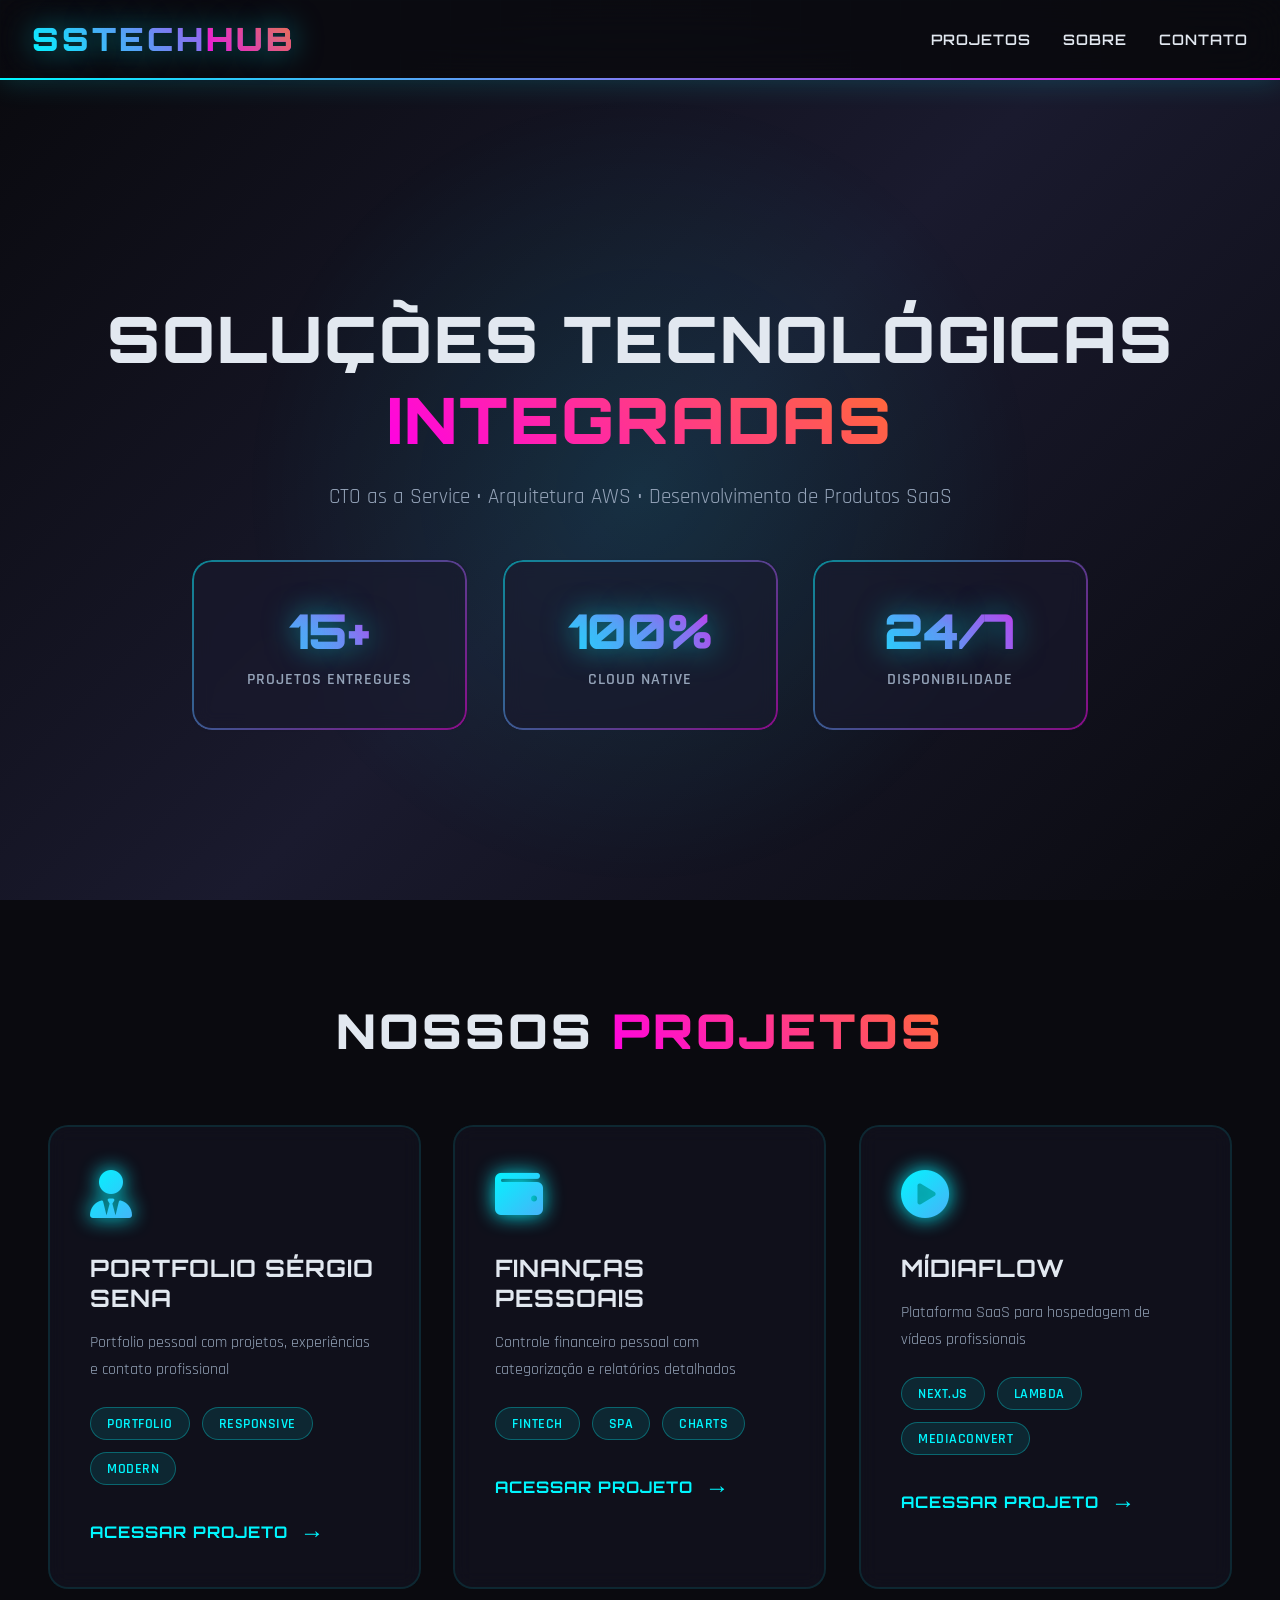
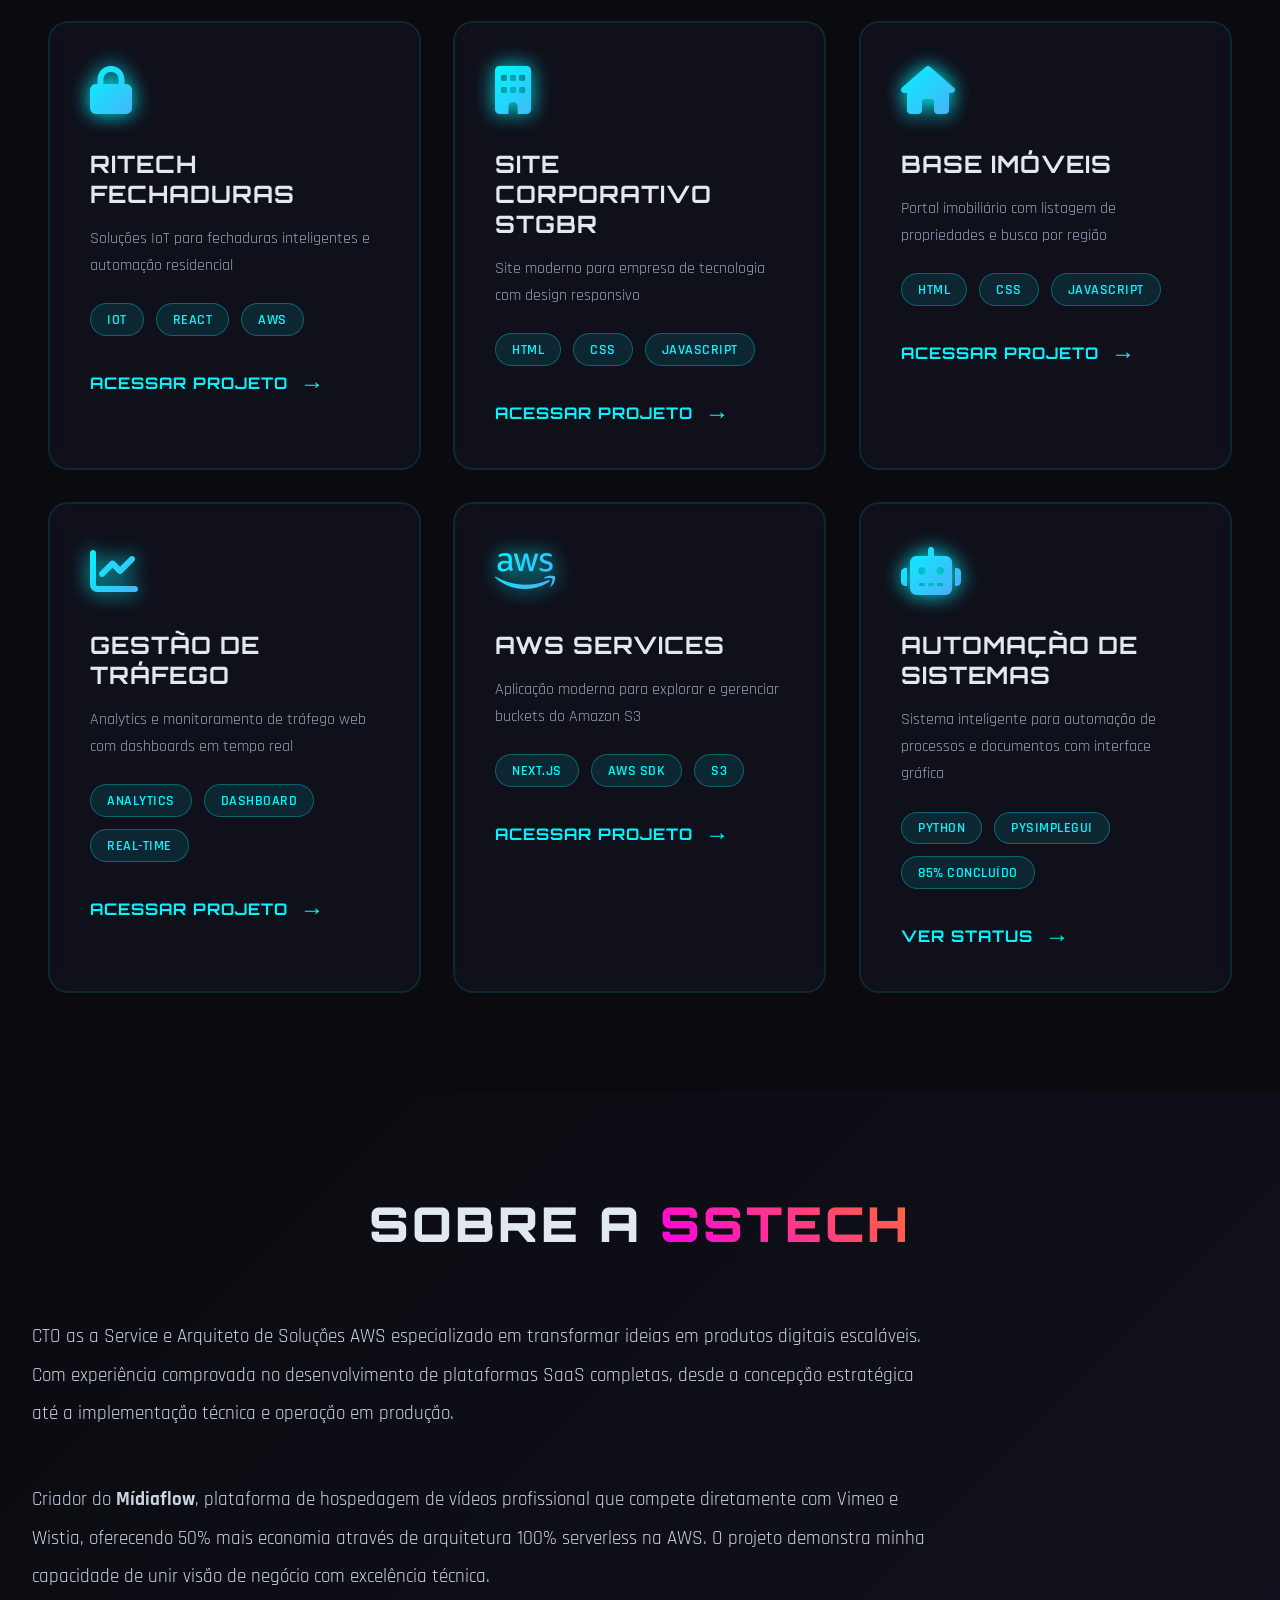
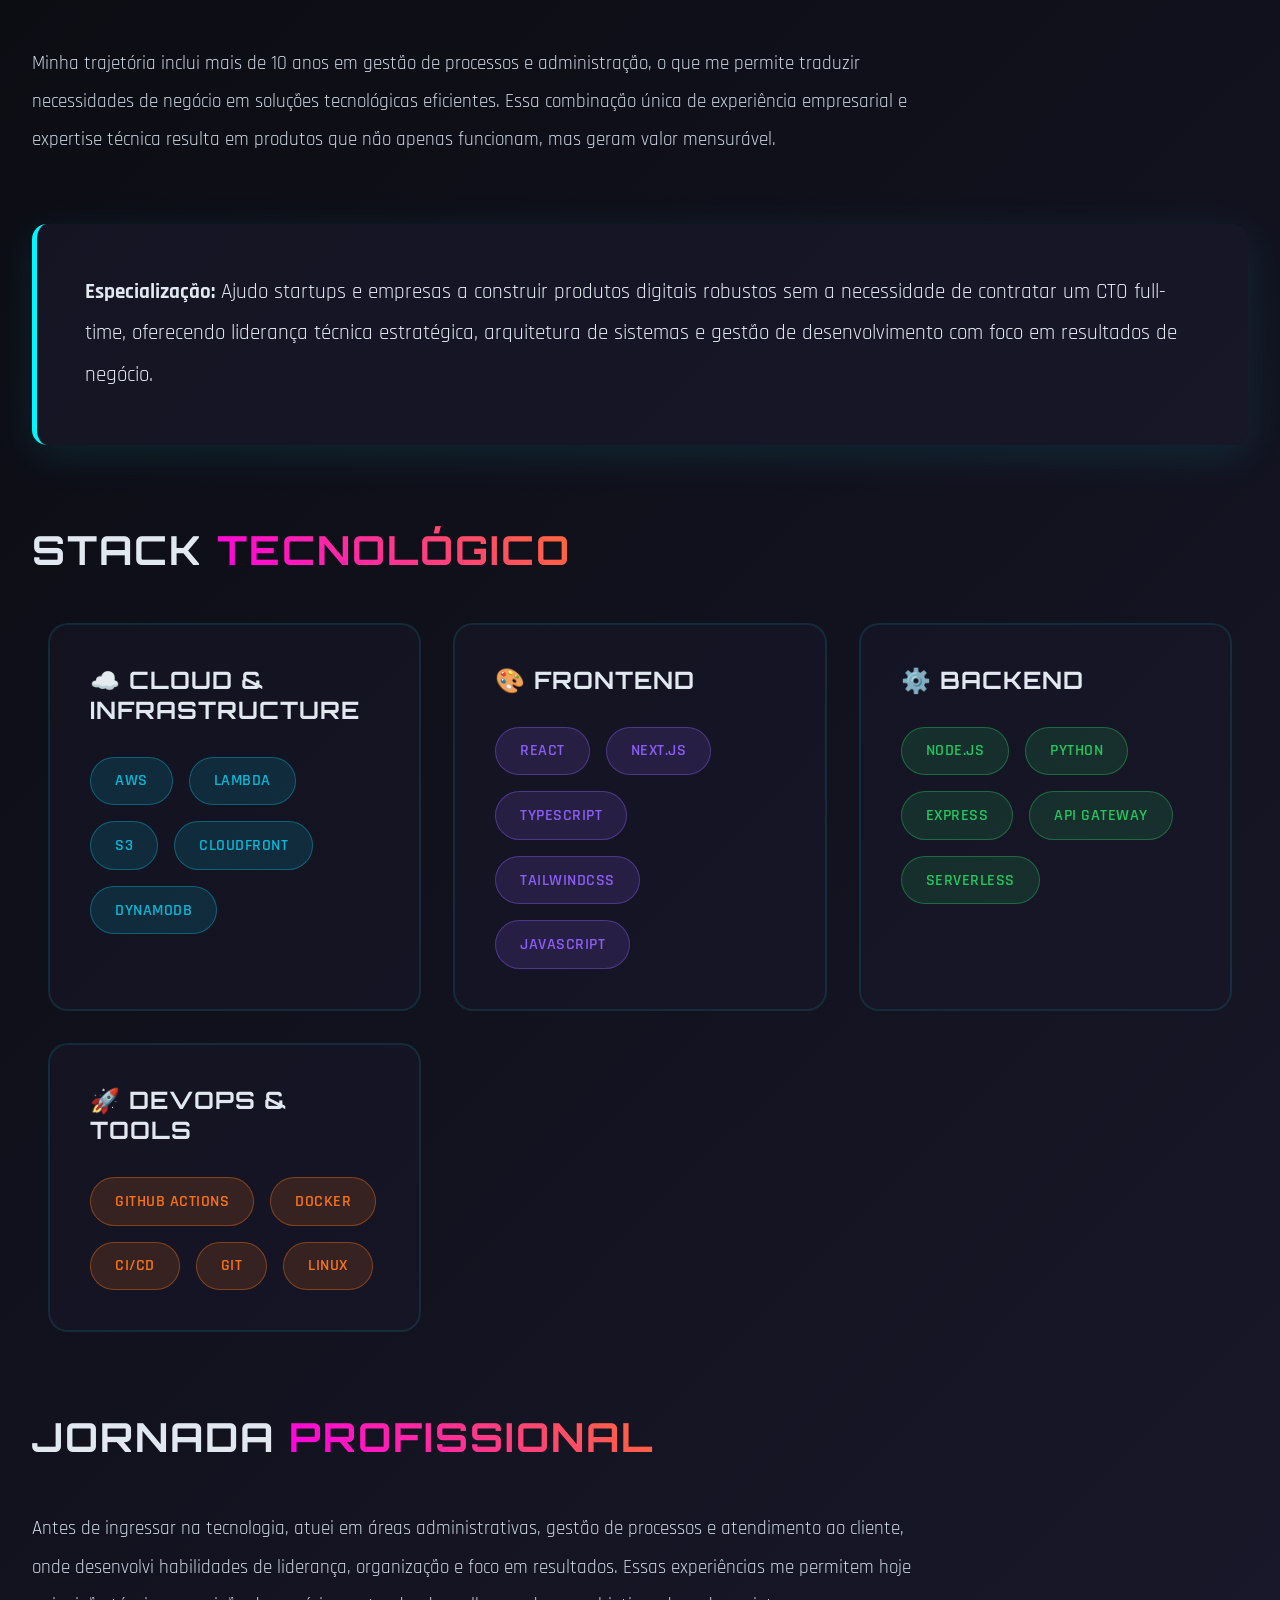
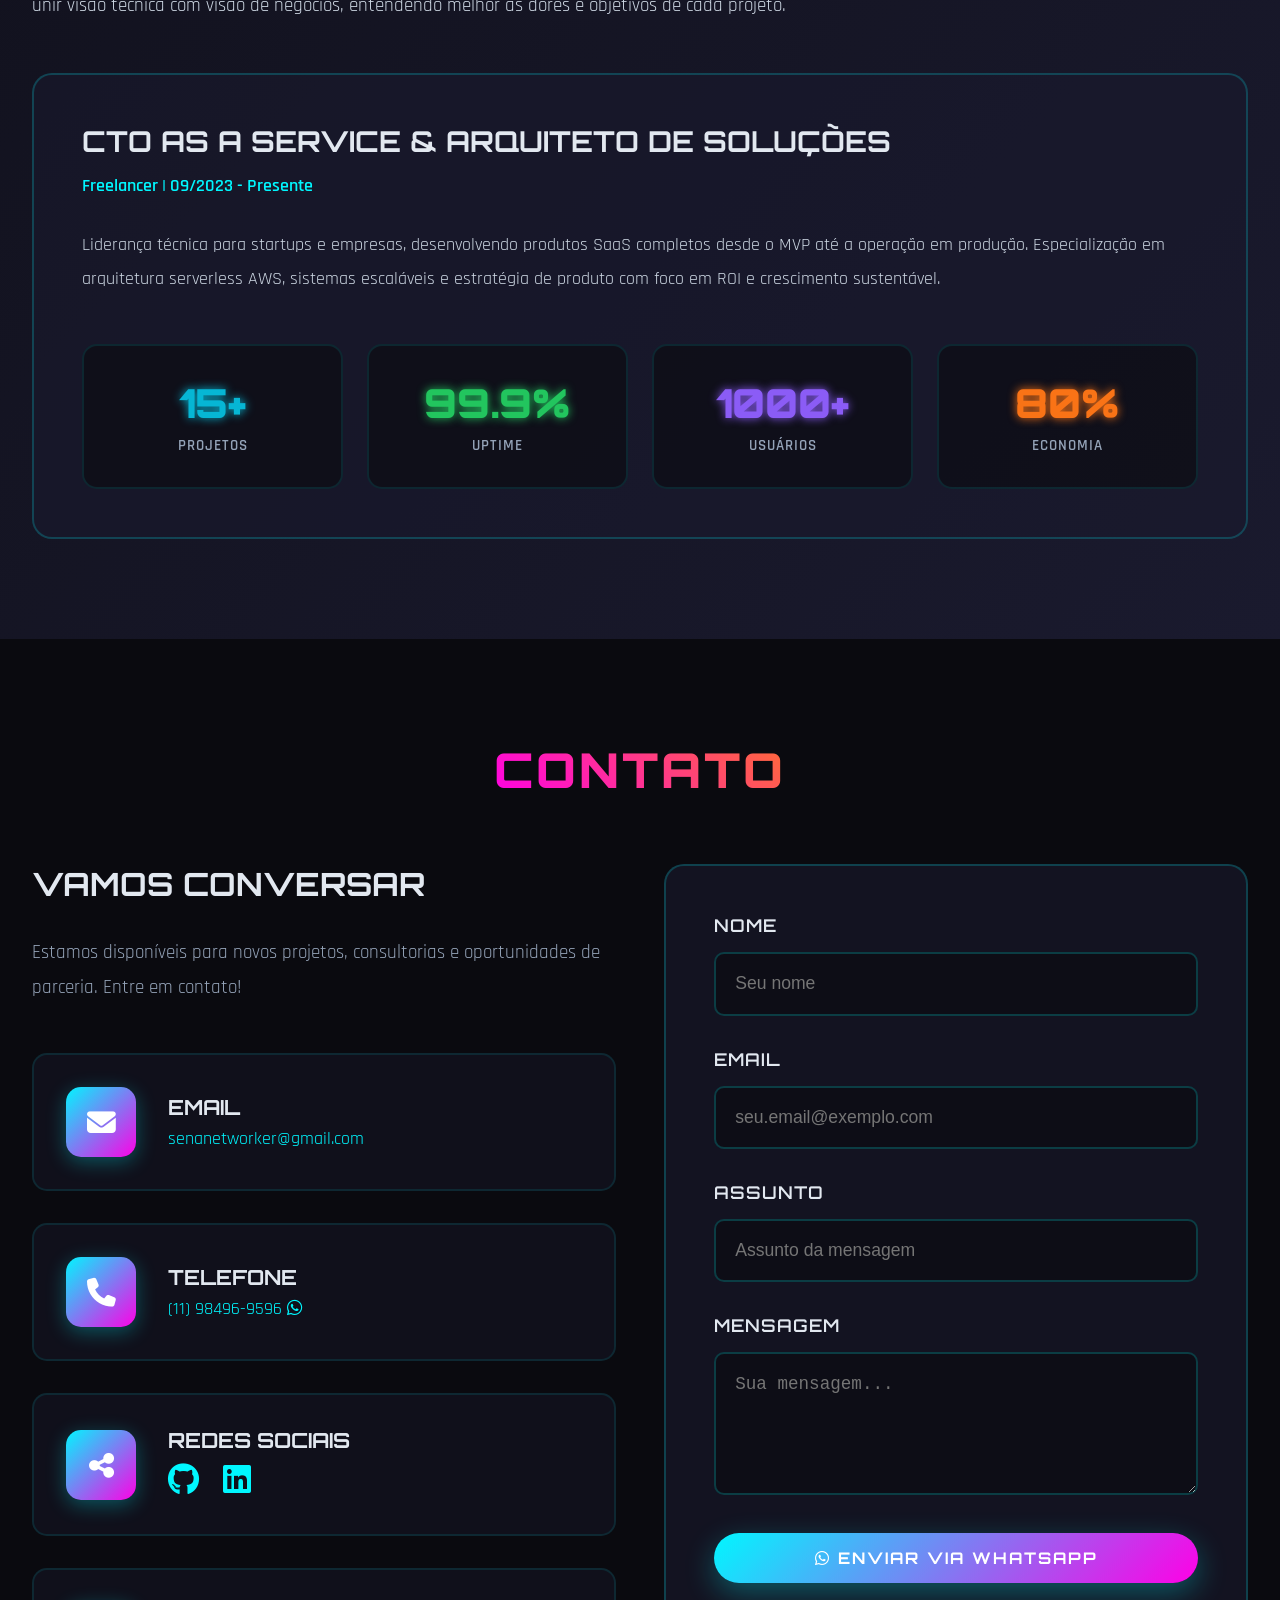
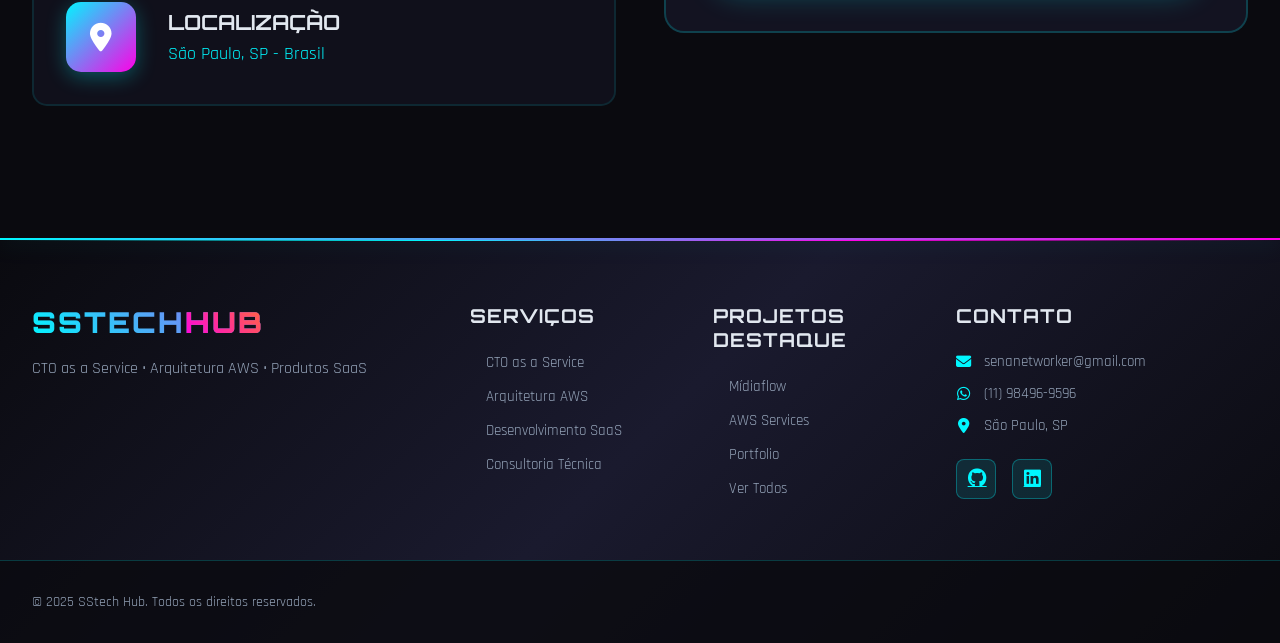
==== index.html @ 7f583742 "chore: Inicializar projeto com Git Flow e documentação" ====
<!DOCTYPE html>
<html lang="pt-BR">
  <head>
    <meta charset="UTF-8" />
    <meta name="viewport" content="width=device-width, initial-scale=1.0" />
    <title>SStech Hub - Soluções Tecnológicas Integradas</title>
    <link rel="stylesheet" href="styles.css" />
    <link rel="preconnect" href="https://fonts.googleapis.com" />
    <link rel="preconnect" href="https://fonts.gstatic.com" crossorigin />
    <link
      href="https://fonts.googleapis.com/css2?family=Inter:wght@300;400;500;600;700&display=swap"
      rel="stylesheet"
    />
    <link
      rel="stylesheet"
      href="https://cdnjs.cloudflare.com/ajax/libs/font-awesome/6.4.0/css/all.min.css"
    />
  </head>
  <body>
    <div class="container">
      <!-- Header -->
      <header class="header">
        <div class="logo">
          <h1>SStech<span class="accent">Hub</span></h1>
        </div>
        <nav class="nav">
          <a href="#projects" class="nav-link">Projetos</a>
          <a href="#about" class="nav-link">Sobre</a>
          <a href="#contact" class="nav-link">Contato</a>
        </nav>
        <button class="mobile-menu-btn" id="mobileMenuBtn" aria-label="Menu">
          <span></span>
          <span></span>
          <span></span>
        </button>
      </header>

      <!-- Mobile Menu -->
      <div class="mobile-menu" id="mobileMenu">
        <button class="mobile-menu-close" id="mobileMenuClose">
          <i class="fas fa-times"></i>
        </button>
        <nav class="mobile-nav">
          <a href="#projects" class="mobile-nav-link">Projetos</a>
          <a href="#about" class="mobile-nav-link">Sobre</a>
          <a href="#contact" class="mobile-nav-link">Contato</a>
        </nav>
      </div>

      <!-- Hero Section -->
      <section class="hero">
        <div class="hero-content">
          <h2 class="hero-title">
            Soluções Tecnológicas <span class="accent">Integradas</span>
          </h2>
          <p class="hero-subtitle">
            CTO as a Service • Arquitetura AWS • Desenvolvimento de Produtos
            SaaS
          </p>
          <div class="hero-stats">
            <div class="stat">
              <span class="stat-number">15+</span>
              <span class="stat-label">Projetos Entregues</span>
            </div>
            <div class="stat">
              <span class="stat-number">100%</span>
              <span class="stat-label">Cloud Native</span>
            </div>
            <div class="stat">
              <span class="stat-number">24/7</span>
              <span class="stat-label">Disponibilidade</span>
            </div>
          </div>
        </div>
      </section>

      <!-- Projects Grid -->
      <section id="projects" class="projects">
        <h3 class="section-title">
          Nossos <span class="accent">Projetos</span>
        </h3>
        <div class="projects-grid">
          <!-- Portfolio Sérgio Sena -->
          <div class="project-card" data-project="portfolio">
            <div class="project-icon"><i class="fas fa-user-tie"></i></div>
            <h4 class="project-title">Portfolio Sérgio Sena</h4>
            <p class="project-description">
              Portfolio pessoal com projetos, experiências e contato
              profissional
            </p>
            <div class="project-tech">
              <span class="tech-tag">Portfolio</span>
              <span class="tech-tag">Responsive</span>
              <span class="tech-tag">Modern</span>
            </div>
            <a
              href="https://dev-cloud.sstechnologies-cloud.com/"
              target="_blank"
              rel="noopener noreferrer"
              class="project-link"
            >
              Acessar Projeto <span class="arrow">→</span>
            </a>
          </div>

          <!-- Finanças Pessoais -->
          <div class="project-card" data-project="finance">
            <div class="project-icon"><i class="fas fa-wallet"></i></div>
            <h4 class="project-title">Finanças Pessoais</h4>
            <p class="project-description">
              Controle financeiro pessoal com categorização e relatórios
              detalhados
            </p>
            <div class="project-tech">
              <span class="tech-tag">FinTech</span>
              <span class="tech-tag">SPA</span>
              <span class="tech-tag">Charts</span>
            </div>
            <a
              href="http://financaspessoais.sstechnologies-cloud.com/"
              target="_blank"
              rel="noopener noreferrer"
              class="project-link"
            >
              Acessar Projeto <span class="arrow">→</span>
            </a>
          </div>

          <!-- Mídiaflow -->
          <div class="project-card" data-project="midiaflow">
            <div class="project-icon"><i class="fas fa-play-circle"></i></div>
            <h4 class="project-title">Mídiaflow</h4>
            <p class="project-description">
              Plataforma SaaS para hospedagem de vídeos profissionais
            </p>
            <div class="project-tech">
              <span class="tech-tag">Next.js</span>
              <span class="tech-tag">Lambda</span>
              <span class="tech-tag">MediaConvert</span>
            </div>
            <a
              href="https://midiaflow.sstechnologies-cloud.com/"
              target="_blank"
              rel="noopener noreferrer"
              class="project-link"
            >
              Acessar Projeto <span class="arrow">→</span>
            </a>
          </div>

          <!-- Ritech Fechaduras -->
          <div class="project-card" data-project="ritech">
            <div class="project-icon"><i class="fas fa-lock"></i></div>
            <h4 class="project-title">Ritech Fechaduras</h4>
            <p class="project-description">
              Soluções IoT para fechaduras inteligentes e automação residencial
            </p>
            <div class="project-tech">
              <span class="tech-tag">IoT</span>
              <span class="tech-tag">React</span>
              <span class="tech-tag">AWS</span>
            </div>
            <a
              href="https://ritech-fechaduras-digitais.sstechnologies-cloud.com"
              target="_blank"
              rel="noopener noreferrer"
              class="project-link"
            >
              Acessar Projeto <span class="arrow">→</span>
            </a>
          </div>

          <!-- Site Corporativo STGBR -->
          <div class="project-card" data-project="stgbr">
            <div class="project-icon"><i class="fas fa-building"></i></div>
            <h4 class="project-title">Site Corporativo STGBR</h4>
            <p class="project-description">
              Site moderno para empresa de tecnologia com design responsivo
            </p>
            <div class="project-tech">
              <span class="tech-tag">HTML</span>
              <span class="tech-tag">CSS</span>
              <span class="tech-tag">JavaScript</span>
            </div>
            <a
              href="https://dev-cloud.sstechnologies-cloud.com/src/assets/portfolio/STGBR/index.html"
              target="_blank"
              rel="noopener noreferrer"
              class="project-link"
            >
              Acessar Projeto <span class="arrow">→</span>
            </a>
          </div>

          <!-- Base Imóveis -->
          <div class="project-card" data-project="base-imoveis">
            <div class="project-icon"><i class="fas fa-home"></i></div>
            <h4 class="project-title">Base Imóveis</h4>
            <p class="project-description">
              Portal imobiliário com listagem de propriedades e busca por região
            </p>
            <div class="project-tech">
              <span class="tech-tag">HTML</span>
              <span class="tech-tag">CSS</span>
              <span class="tech-tag">JavaScript</span>
            </div>
            <a
              href="https://dev-cloud.sstechnologies-cloud.com/src/assets/portfolio/Base%20Imoveis/index.html"
              target="_blank"
              rel="noopener noreferrer"
              class="project-link"
            >
              Acessar Projeto <span class="arrow">→</span>
            </a>
          </div>

          <!-- Gestão de Tráfego -->
          <div class="project-card" data-project="traffic">
            <div class="project-icon"><i class="fas fa-chart-line"></i></div>
            <h4 class="project-title">Gestão de Tráfego</h4>
            <p class="project-description">
              Analytics e monitoramento de tráfego web com dashboards em tempo
              real
            </p>
            <div class="project-tech">
              <span class="tech-tag">Analytics</span>
              <span class="tech-tag">Dashboard</span>
              <span class="tech-tag">Real-time</span>
            </div>
            <a
              href="https://sstrafegopago.sstechnologies-cloud.com"
              target="_blank"
              rel="noopener noreferrer"
              class="project-link"
            >
              Acessar Projeto <span class="arrow">→</span>
            </a>
          </div>

          <!-- AWS Dashboard -->
          <div class="project-card" data-project="aws">
            <div class="project-icon"><i class="fab fa-aws"></i></div>
            <h4 class="project-title">AWS Services</h4>
            <p class="project-description">
              Aplicação moderna para explorar e gerenciar buckets do Amazon S3
            </p>
            <div class="project-tech">
              <span class="tech-tag">Next.js</span>
              <span class="tech-tag">AWS SDK</span>
              <span class="tech-tag">S3</span>
            </div>
            <a
              href="https://aws-services.sstechnologies-cloud.com"
              target="_blank"
              rel="noopener noreferrer"
              class="project-link"
            >
              Acessar Projeto <span class="arrow">→</span>
            </a>
          </div>

          <!-- Automação de Sistemas -->
          <div class="project-card" data-project="automation">
            <div class="project-icon"><i class="fas fa-robot"></i></div>
            <h4 class="project-title">Automação de Sistemas</h4>
            <p class="project-description">
              Sistema inteligente para automação de processos e documentos com interface gráfica
            </p>
            <div class="project-tech">
              <span class="tech-tag">Python</span>
              <span class="tech-tag">PySimpleGUI</span>
              <span class="tech-tag">85% Concluído</span>
            </div>
            <a
              href="automacao-em-desenvolvimento.html"
              target="_blank"
              rel="noopener noreferrer"
              class="project-link"
            >
              Ver Status <span class="arrow">→</span>
            </a>
          </div>
        </div>
      </section>

      <!-- About Section -->
      <section id="about" class="about">
        <h3 class="section-title">
          Sobre a <span class="accent">SStech</span>
        </h3>

        <div class="about-grid">
          <div class="about-text-content">
            <p class="about-description">
              CTO as a Service e Arquiteto de Soluções AWS especializado em
              transformar ideias em produtos digitais escaláveis. Com
              experiência comprovada no desenvolvimento de plataformas SaaS
              completas, desde a concepção estratégica até a implementação
              técnica e operação em produção.
            </p>

            <p class="about-description">
              Criador do <strong>Mídiaflow</strong>, plataforma de hospedagem de
              vídeos profissional que compete diretamente com Vimeo e Wistia,
              oferecendo 50% mais economia através de arquitetura 100%
              serverless na AWS. O projeto demonstra minha capacidade de unir
              visão de negócio com excelência técnica.
            </p>

            <p class="about-description">
              Minha trajetória inclui mais de 10 anos em gestão de processos e
              administração, o que me permite traduzir necessidades de negócio
              em soluções tecnológicas eficientes. Essa combinação única de
              experiência empresarial e expertise técnica resulta em produtos
              que não apenas funcionam, mas geram valor mensurável.
            </p>

            <p class="about-mission">
              <strong>Especialização:</strong> Ajudo startups e empresas a
              construir produtos digitais robustos sem a necessidade de
              contratar um CTO full-time, oferecendo liderança técnica
              estratégica, arquitetura de sistemas e gestão de desenvolvimento
              com foco em resultados de negócio.
            </p>
          </div>
        </div>

        <h4 class="subsection-title">
          Stack <span class="accent">Tecnológico</span>
        </h4>

        <div class="tech-stack-grid">
          <div class="tech-stack-category">
            <h5>☁️ Cloud & Infrastructure</h5>
            <div class="tech-tags">
              <span class="tech-badge cyan">AWS</span>
              <span class="tech-badge cyan">Lambda</span>
              <span class="tech-badge cyan">S3</span>
              <span class="tech-badge cyan">CloudFront</span>
              <span class="tech-badge cyan">DynamoDB</span>
            </div>
          </div>

          <div class="tech-stack-category">
            <h5>🎨 Frontend</h5>
            <div class="tech-tags">
              <span class="tech-badge purple">React</span>
              <span class="tech-badge purple">Next.js</span>
              <span class="tech-badge purple">TypeScript</span>
              <span class="tech-badge purple">TailwindCSS</span>
              <span class="tech-badge purple">JavaScript</span>
            </div>
          </div>

          <div class="tech-stack-category">
            <h5>⚙️ Backend</h5>
            <div class="tech-tags">
              <span class="tech-badge green">Node.js</span>
              <span class="tech-badge green">Python</span>
              <span class="tech-badge green">Express</span>
              <span class="tech-badge green">API Gateway</span>
              <span class="tech-badge green">Serverless</span>
            </div>
          </div>

          <div class="tech-stack-category">
            <h5>🚀 DevOps & Tools</h5>
            <div class="tech-tags">
              <span class="tech-badge orange">GitHub Actions</span>
              <span class="tech-badge orange">Docker</span>
              <span class="tech-badge orange">CI/CD</span>
              <span class="tech-badge orange">Git</span>
              <span class="tech-badge orange">Linux</span>
            </div>
          </div>
        </div>

        <h4 class="subsection-title">
          Jornada <span class="accent">Profissional</span>
        </h4>

        <div class="journey-content">
          <p class="journey-description">
            Antes de ingressar na tecnologia, atuei em áreas administrativas,
            gestão de processos e atendimento ao cliente, onde desenvolvi
            habilidades de liderança, organização e foco em resultados. Essas
            experiências me permitem hoje unir visão técnica com visão de
            negócios, entendendo melhor as dores e objetivos de cada projeto.
          </p>

          <div class="experience-card">
            <h5>CTO as a Service & Arquiteto de Soluções</h5>
            <p class="experience-period">Freelancer | 09/2023 - Presente</p>
            <p class="experience-description">
              Liderança técnica para startups e empresas, desenvolvendo produtos
              SaaS completos desde o MVP até a operação em produção.
              Especialização em arquitetura serverless AWS, sistemas escaláveis
              e estratégia de produto com foco em ROI e crescimento sustentável.
            </p>

            <div class="experience-metrics">
              <div class="metric">
                <div class="metric-value cyan">15+</div>
                <div class="metric-label">Projetos</div>
              </div>
              <div class="metric">
                <div class="metric-value green">99.9%</div>
                <div class="metric-label">Uptime</div>
              </div>
              <div class="metric">
                <div class="metric-value purple">1000+</div>
                <div class="metric-label">Usuários</div>
              </div>
              <div class="metric">
                <div class="metric-value orange">80%</div>
                <div class="metric-label">Economia</div>
              </div>
            </div>
          </div>
        </div>
      </section>

      <!-- Contact Section -->
      <section id="contact" class="contact">
        <h3 class="section-title"><span class="accent">Contato</span></h3>

        <div class="contact-grid">
          <div class="contact-info">
            <h4 class="contact-subtitle">Vamos conversar</h4>
            <p class="contact-description">
              Estamos disponíveis para novos projetos, consultorias e
              oportunidades de parceria. Entre em contato!
            </p>

            <div class="contact-item">
              <div class="contact-icon">
                <i class="fas fa-envelope"></i>
              </div>
              <div>
                <h5>Email</h5>
                <p>
                  <a href="mailto:senanetworker@gmail.com"
                    >senanetworker@gmail.com</a
                  >
                </p>
              </div>
            </div>

            <div class="contact-item">
              <div class="contact-icon">
                <i class="fas fa-phone"></i>
              </div>
              <div>
                <h5>Telefone</h5>
                <p>
                  <a
                    href="https://wa.me/5511984969596"
                    target="_blank"
                    rel="noopener noreferrer"
                    >(11) 98496-9596 <i class="fab fa-whatsapp"></i
                  ></a>
                </p>
              </div>
            </div>

            <div class="contact-item">
              <div class="contact-icon">
                <i class="fas fa-share-alt"></i>
              </div>
              <div>
                <h5>Redes Sociais</h5>
                <div class="social-links">
                  <a
                    href="https://github.com/Sergio-Sena"
                    target="_blank"
                    rel="noopener noreferrer"
                    ><i class="fab fa-github"></i
                  ></a>
                  <a
                    href="https://www.linkedin.com/in/sergio-sena-cloud"
                    target="_blank"
                    rel="noopener noreferrer"
                    ><i class="fab fa-linkedin"></i
                  ></a>
                </div>
              </div>
            </div>

            <div class="contact-item">
              <div class="contact-icon">
                <i class="fas fa-map-marker-alt"></i>
              </div>
              <div>
                <h5>Localização</h5>
                <p>São Paulo, SP - Brasil</p>
              </div>
            </div>
          </div>

          <div class="contact-form-wrapper">
            <form id="contactForm" class="contact-form">
              <div class="form-group">
                <label for="name">Nome</label>
                <input
                  type="text"
                  id="name"
                  name="name"
                  placeholder="Seu nome"
                  required
                />
              </div>

              <div class="form-group">
                <label for="email">Email</label>
                <input
                  type="email"
                  id="email"
                  name="email"
                  placeholder="seu.email@exemplo.com"
                  required
                />
              </div>

              <div class="form-group">
                <label for="subject">Assunto</label>
                <input
                  type="text"
                  id="subject"
                  name="subject"
                  placeholder="Assunto da mensagem"
                />
              </div>

              <div class="form-group">
                <label for="message">Mensagem</label>
                <textarea
                  id="message"
                  name="message"
                  rows="5"
                  placeholder="Sua mensagem..."
                  required
                ></textarea>
              </div>

              <button type="submit" class="submit-btn">
                <i class="fab fa-whatsapp"></i> ENVIAR VIA WHATSAPP
              </button>
            </form>
          </div>
        </div>
      </section>

      <!-- Footer -->
      <footer class="footer">
        <div class="footer-content">
          <div class="footer-section">
            <div class="footer-logo">
              <h4>SStech<span class="accent">Hub</span></h4>
              <p class="footer-tagline">CTO as a Service • Arquitetura AWS • Produtos SaaS</p>
            </div>
          </div>
          
          <div class="footer-section">
            <h5>Serviços</h5>
            <ul class="footer-links">
              <li><a href="#about">CTO as a Service</a></li>
              <li><a href="#projects">Arquitetura AWS</a></li>
              <li><a href="#projects">Desenvolvimento SaaS</a></li>
              <li><a href="#contact">Consultoria Técnica</a></li>
            </ul>
          </div>
          
          <div class="footer-section">
            <h5>Projetos Destaque</h5>
            <ul class="footer-links">
              <li><a href="https://midiaflow.sstechnologies-cloud.com/" target="_blank" rel="noopener noreferrer">Mídiaflow</a></li>
              <li><a href="https://aws-services.sstechnologies-cloud.com" target="_blank" rel="noopener noreferrer">AWS Services</a></li>
              <li><a href="https://dev-cloud.sstechnologies-cloud.com/" target="_blank" rel="noopener noreferrer">Portfolio</a></li>
              <li><a href="#projects">Ver Todos</a></li>
            </ul>
          </div>
          
          <div class="footer-section">
            <h5>Contato</h5>
            <div class="footer-contact">
              <p><i class="fas fa-envelope"></i> senanetworker@gmail.com</p>
              <p><i class="fab fa-whatsapp"></i> (11) 98496-9596</p>
              <p><i class="fas fa-map-marker-alt"></i> São Paulo, SP</p>
              <div class="footer-social">
                <a href="https://github.com/Sergio-Sena" target="_blank" rel="noopener noreferrer" aria-label="GitHub">
                  <i class="fab fa-github"></i>
                </a>
                <a href="https://www.linkedin.com/in/sergio-sena-cloud" target="_blank" rel="noopener noreferrer" aria-label="LinkedIn">
                  <i class="fab fa-linkedin"></i>
                </a>
              </div>
            </div>
          </div>
        </div>
        
        <div class="footer-bottom">
          <div class="footer-bottom-content">
            <p>&copy; 2025 SStech Hub. Todos os direitos reservados.</p>

          </div>
        </div>
      </footer>
    </div>

    <script src="script.js"></script>
  </body>
</html>
---- styles.css ----
/* SStech Hub - Tema Cyberpunk Neon Ultra */
@import url('https://fonts.googleapis.com/css2?family=Orbitron:wght@400;700;900&family=Rajdhani:wght@300;400;600;700&display=swap');

:root {
    --neon-cyan: #00f7ff;
    --neon-pink: #ff00e6;
    --neon-orange: #ff6b35;
    --neon-purple: #8b5cf6;
    --dark-bg: #0a0a0f;
    --dark-card: #1a1a2e;
}

* {
    margin: 0;
    padding: 0;
    box-sizing: border-box;
}

body {
    font-family: 'Rajdhani', sans-serif;
    background: var(--dark-bg);
    color: #e2e8f0;
    overflow-x: hidden;
    position: relative;
    width: 100%;
    max-width: 100vw;
    min-height: 100vh;
    margin: 0;
    padding: 0;
}

/* Grid Cyberpunk Background */
body::before {
    content: '';
    position: fixed;
    top: 0;
    left: 0;
    width: 100%;
    height: 100%;
    background: 
        linear-gradient(rgba(0, 247, 255, 0.03) 1px, transparent 1px),
        linear-gradient(90deg, rgba(0, 247, 255, 0.03) 1px, transparent 1px);
    background-size: 50px 50px;
    pointer-events: none;
    z-index: 0;
    overflow: hidden;
}

/* Animated Gradient Background - Otimizado */
body::after {
    content: '';
    position: fixed;
    top: -50%;
    left: -50%;
    width: 200%;
    height: 200%;
    background: radial-gradient(circle, rgba(0, 247, 255, 0.05) 0%, transparent 50%),
                radial-gradient(circle, rgba(255, 0, 230, 0.05) 0%, transparent 50%);
    animation: rotate 20s linear infinite;
    pointer-events: none;
    z-index: 0;
    will-change: transform;
    overflow: hidden;
}

@keyframes rotate {
    0% { transform: rotate(0deg) translateZ(0); }
    100% { transform: rotate(360deg) translateZ(0); }
}

.container {
    width: 100%;
    max-width: 100%;
    margin: 0;
    padding: 0;
    position: relative;
    z-index: 1;
    min-height: 100vh;
    display: flex;
    flex-direction: column;
}

/* Header Futurista */
.header {
    position: fixed;
    top: 0;
    left: 0;
    right: 0;
    width: 100%;
    background: rgba(10, 10, 15, 0.95);
    backdrop-filter: blur(20px);
    border-bottom: 2px solid transparent;
    border-image: linear-gradient(90deg, var(--neon-cyan), var(--neon-pink)) 1;
    z-index: 1000;
    padding: 1rem 2rem;
    box-shadow: 0 0 30px rgba(0, 247, 255, 0.2);
    display: flex;
    justify-content: space-between;
    align-items: center;
    height: 80px;
    box-sizing: border-box;
}

.logo h1 {
    font-family: 'Orbitron', sans-serif;
    font-size: 2rem;
    font-weight: 900;
    letter-spacing: 3px;
    text-transform: uppercase;
    background: linear-gradient(45deg, var(--neon-cyan), var(--neon-pink));
    -webkit-background-clip: text;
    -webkit-text-fill-color: transparent;
    text-shadow: 0 0 30px rgba(0, 247, 255, 0.5);
    animation: glow-pulse 2s ease-in-out infinite;
}

@keyframes glow-pulse {
    0%, 100% { filter: drop-shadow(0 0 10px rgba(0, 247, 255, 0.8)); }
    50% { filter: drop-shadow(0 0 20px rgba(255, 0, 230, 0.8)); }
}

.accent {
    background: linear-gradient(45deg, var(--neon-pink), var(--neon-orange));
    -webkit-background-clip: text;
    -webkit-text-fill-color: transparent;
}

.nav {
    display: flex;
    gap: 2rem;
}

.nav-link {
    font-family: 'Orbitron', sans-serif;
    text-decoration: none;
    color: #e2e8f0;
    font-weight: 600;
    font-size: 0.9rem;
    letter-spacing: 1px;
    text-transform: uppercase;
    position: relative;
    transition: all 0.3s ease;
}

.nav-link::before {
    content: '';
    position: absolute;
    bottom: -5px;
    left: 0;
    width: 0;
    height: 2px;
    background: linear-gradient(90deg, var(--neon-cyan), var(--neon-pink));
    transition: width 0.3s ease;
    box-shadow: 0 0 10px var(--neon-cyan);
}

.nav-link:hover {
    color: var(--neon-cyan);
    text-shadow: 0 0 10px var(--neon-cyan);
}

.nav-link:hover::before {
    width: 100%;
}

/* Hero Explosivo */
.hero {
    background: linear-gradient(135deg, #0a0a0f 0%, #1a1a2e 50%, #0a0a0f 100%);
    padding: 150px 2rem 100px;
    text-align: center;
    margin-top: 80px;
    position: relative;
    overflow: hidden;
    width: 100%;
    min-height: calc(100vh - 80px);
    display: flex;
    align-items: center;
    justify-content: center;
}

.hero::before {
    content: '';
    position: absolute;
    top: 50%;
    left: 50%;
    transform: translate(-50%, -50%) translateZ(0);
    width: 800px;
    height: 800px;
    background: radial-gradient(circle, rgba(0, 247, 255, 0.1) 0%, transparent 70%);
    animation: pulse-hero 3s ease-in-out infinite;
    will-change: transform, opacity;
}

@keyframes pulse-hero {
    0%, 100% { transform: translate(-50%, -50%) scale(1) translateZ(0); opacity: 0.5; }
    50% { transform: translate(-50%, -50%) scale(1.2) translateZ(0); opacity: 0.8; }
}

.hero-title {
    font-family: 'Orbitron', sans-serif;
    font-size: 4rem;
    font-weight: 900;
    margin-bottom: 1.5rem;
    letter-spacing: 2px;
    text-transform: uppercase;
    position: relative;
    z-index: 2;
    animation: glitch 5s infinite;
    will-change: transform;
}

@keyframes glitch {
    0%, 90%, 100% { transform: translate3d(0, 0, 0); }
    92% { transform: translate3d(-2px, 2px, 0); }
    94% { transform: translate3d(2px, -2px, 0); }
    96% { transform: translate3d(-2px, -2px, 0); }
}

.hero-subtitle {
    font-size: 1.3rem;
    color: #94a3b8;
    margin-bottom: 3rem;
    position: relative;
    z-index: 2;
}

.hero-stats {
    display: grid;
    grid-template-columns: repeat(auto-fit, minmax(250px, 1fr));
    gap: 2rem;
    max-width: 900px;
    margin: 0 auto;
    position: relative;
    z-index: 2;
    width: 100%;
}

.stat {
    background: rgba(26, 26, 46, 0.6);
    backdrop-filter: blur(10px);
    padding: 2.5rem 2rem;
    border-radius: 20px;
    border: 2px solid transparent;
    background-clip: padding-box;
    position: relative;
    transition: all 0.4s ease;
    will-change: transform;
    transform: translateZ(0);
}

.stat::before {
    content: '';
    position: absolute;
    inset: 0;
    border-radius: 20px;
    padding: 2px;
    background: linear-gradient(135deg, var(--neon-cyan), var(--neon-pink));
    -webkit-mask: linear-gradient(#fff 0 0) content-box, linear-gradient(#fff 0 0);
    -webkit-mask-composite: xor;
    mask-composite: exclude;
    opacity: 0.5;
    transition: opacity 0.4s ease;
}

.stat:hover {
    transform: translate3d(0, -10px, 0) scale(1.05);
    box-shadow: 0 20px 60px rgba(0, 247, 255, 0.3);
}

.stat:hover::before {
    opacity: 1;
    animation: border-glow 1.5s ease-in-out infinite;
}

@keyframes border-glow {
    0%, 100% { filter: drop-shadow(0 0 5px var(--neon-cyan)); }
    50% { filter: drop-shadow(0 0 20px var(--neon-pink)); }
}

.stat-number {
    display: block;
    font-family: 'Orbitron', sans-serif;
    font-size: 3rem;
    font-weight: 900;
    background: linear-gradient(45deg, var(--neon-cyan), var(--neon-pink));
    -webkit-background-clip: text;
    -webkit-text-fill-color: transparent;
    margin-bottom: 0.5rem;
    text-shadow: 0 0 30px rgba(0, 247, 255, 0.5);
}

.stat-label {
    color: #94a3b8;
    font-size: 1rem;
    font-weight: 600;
    text-transform: uppercase;
    letter-spacing: 1px;
}

/* Projects Grid Ultra */
.projects {
    padding: 100px 2rem;
    background: var(--dark-bg);
    width: 100%;
}

.section-title {
    font-family: 'Orbitron', sans-serif;
    text-align: center;
    font-size: 3rem;
    font-weight: 900;
    margin-bottom: 4rem;
    text-transform: uppercase;
    letter-spacing: 3px;
}

.projects-grid {
    display: grid;
    grid-template-columns: repeat(auto-fit, minmax(280px, 1fr));
    gap: 2rem;
    max-width: 1400px;
    margin: 0 auto;
    padding: 0 1rem;
}

.project-card {
    background: rgba(26, 26, 46, 0.4);
    backdrop-filter: blur(10px);
    padding: 2.5rem;
    border-radius: 20px;
    border: 2px solid rgba(0, 247, 255, 0.1);
    position: relative;
    overflow: hidden;
    transition: all 0.4s cubic-bezier(0.4, 0, 0.2, 1);
    will-change: transform;
    transform: translateZ(0);
}

.project-card::before {
    content: '';
    position: absolute;
    top: 0;
    left: -100%;
    width: 100%;
    height: 100%;
    background: linear-gradient(90deg, transparent, rgba(0, 247, 255, 0.1), transparent);
    transition: left 0.6s ease;
}

.project-card:hover::before {
    left: 100%;
}

.project-card:hover {
    transform: translate3d(0, -15px, 0);
    border-color: var(--neon-cyan);
    box-shadow: 
        0 30px 60px rgba(0, 0, 0, 0.4),
        0 0 40px rgba(0, 247, 255, 0.3);
}

.project-icon {
    font-size: 3rem;
    background: linear-gradient(135deg, var(--neon-cyan), var(--neon-pink));
    -webkit-background-clip: text;
    -webkit-text-fill-color: transparent;
    margin-bottom: 1.5rem;
    filter: drop-shadow(0 0 10px var(--neon-cyan));
}

.project-title {
    font-family: 'Orbitron', sans-serif;
    font-size: 1.5rem;
    font-weight: 700;
    margin-bottom: 1rem;
    color: #e2e8f0;
    text-transform: uppercase;
    letter-spacing: 1px;
}

.project-description {
    color: #94a3b8;
    margin-bottom: 1.5rem;
    line-height: 1.7;
}

.project-tech {
    display: flex;
    flex-wrap: wrap;
    gap: 0.75rem;
    margin-bottom: 2rem;
}

.tech-tag {
    background: rgba(0, 247, 255, 0.1);
    color: var(--neon-cyan);
    padding: 0.4rem 1rem;
    border-radius: 50px;
    font-size: 0.85rem;
    font-weight: 600;
    border: 1px solid rgba(0, 247, 255, 0.3);
    text-transform: uppercase;
    letter-spacing: 0.5px;
    transition: all 0.3s ease;
}

.tech-tag:hover {
    background: rgba(0, 247, 255, 0.2);
    box-shadow: 0 0 15px rgba(0, 247, 255, 0.4);
    transform: translateY(-2px);
}

.project-link {
    display: inline-flex;
    align-items: center;
    gap: 0.75rem;
    color: var(--neon-cyan);
    text-decoration: none;
    font-family: 'Orbitron', sans-serif;
    font-weight: 700;
    font-size: 1rem;
    text-transform: uppercase;
    letter-spacing: 1px;
    transition: all 0.3s ease;
}

.project-link:hover {
    gap: 1.5rem;
    text-shadow: 0 0 10px var(--neon-cyan);
}

.arrow {
    font-size: 1.5rem;
    transition: transform 0.3s ease;
}

.project-link:hover .arrow {
    transform: translateX(10px);
}

/* About Section */
.about {
    padding: 100px 2rem;
    background: linear-gradient(135deg, #0a0a0f 0%, #1a1a2e 100%);
    width: 100%;
}

.about > * {
    max-width: 1400px;
    margin-left: auto;
    margin-right: auto;
}

.about-description {
    font-size: 1.2rem;
    line-height: 2;
    color: #cbd5e1;
    margin-bottom: 3rem;
    max-width: 900px;
}

.about-mission {
    font-size: 1.3rem;
    line-height: 2;
    color: #e2e8f0;
    margin: 4rem 0;
    padding: 3rem;
    background: rgba(26, 26, 46, 0.6);
    border-left: 5px solid var(--neon-cyan);
    border-radius: 15px;
    box-shadow: 0 10px 40px rgba(0, 247, 255, 0.1);
}

.subsection-title {
    font-family: 'Orbitron', sans-serif;
    font-size: 2.5rem;
    font-weight: 700;
    margin: 5rem 0 3rem;
    text-transform: uppercase;
    letter-spacing: 2px;
}

.tech-stack-grid {
    display: grid;
    grid-template-columns: repeat(auto-fit, minmax(280px, 1fr));
    gap: 2rem;
    margin-bottom: 5rem;
    padding: 0 1rem;
}

.tech-stack-category {
    background: rgba(26, 26, 46, 0.4);
    padding: 2.5rem;
    border-radius: 20px;
    border: 2px solid rgba(0, 247, 255, 0.1);
    transition: all 0.3s ease;
}

.tech-stack-category:hover {
    border-color: rgba(0, 247, 255, 0.3);
    box-shadow: 0 10px 40px rgba(0, 247, 255, 0.2);
    transform: translateY(-5px);
}

.tech-stack-category h5 {
    font-family: 'Orbitron', sans-serif;
    font-size: 1.5rem;
    font-weight: 700;
    margin-bottom: 2rem;
    color: #e2e8f0;
    text-transform: uppercase;
    letter-spacing: 1px;
}

.tech-tags {
    display: flex;
    flex-wrap: wrap;
    gap: 1rem;
}

.tech-badge {
    padding: 0.8rem 1.5rem;
    border-radius: 50px;
    font-size: 1rem;
    font-weight: 600;
    text-transform: uppercase;
    letter-spacing: 0.5px;
    transition: all 0.3s ease;
}

.tech-badge.cyan {
    background: rgba(6, 182, 212, 0.15);
    color: #06b6d4;
    border: 1px solid rgba(6, 182, 212, 0.4);
}

.tech-badge.purple {
    background: rgba(139, 92, 246, 0.15);
    color: #8b5cf6;
    border: 1px solid rgba(139, 92, 246, 0.4);
}

.tech-badge.green {
    background: rgba(34, 197, 94, 0.15);
    color: #22c55e;
    border: 1px solid rgba(34, 197, 94, 0.4);
}

.tech-badge.orange {
    background: rgba(249, 115, 22, 0.15);
    color: #f97316;
    border: 1px solid rgba(249, 115, 22, 0.4);
}

.tech-badge:hover {
    transform: translateY(-3px) scale(1.05);
    box-shadow: 0 5px 20px currentColor;
}

.journey-description {
    font-size: 1.2rem;
    line-height: 2;
    color: #cbd5e1;
    margin-bottom: 3rem;
    max-width: 900px;
}

.experience-card {
    background: rgba(26, 26, 46, 0.6);
    padding: 3rem;
    border-radius: 20px;
    border: 2px solid rgba(0, 247, 255, 0.2);
    margin-top: 3rem;
}

.experience-card h5 {
    font-family: 'Orbitron', sans-serif;
    font-size: 1.8rem;
    font-weight: 700;
    color: #e2e8f0;
    margin-bottom: 1rem;
    text-transform: uppercase;
}

.experience-period {
    color: var(--neon-cyan);
    font-size: 1.1rem;
    font-weight: 600;
    margin-bottom: 2rem;
}

.experience-description {
    font-size: 1.1rem;
    line-height: 1.9;
    color: #cbd5e1;
    margin-bottom: 3rem;
}

.experience-metrics {
    display: grid;
    grid-template-columns: repeat(auto-fit, minmax(150px, 1fr));
    gap: 1.5rem;
}

.metric {
    text-align: center;
    padding: 2rem;
    background: rgba(10, 10, 15, 0.6);
    border-radius: 15px;
    border: 2px solid rgba(0, 247, 255, 0.1);
    transition: all 0.3s ease;
}

.metric:hover {
    border-color: rgba(0, 247, 255, 0.4);
    transform: translateY(-5px);
    box-shadow: 0 10px 30px rgba(0, 247, 255, 0.2);
}

.metric-value {
    font-family: 'Orbitron', sans-serif;
    font-size: 2.5rem;
    font-weight: 900;
    margin-bottom: 0.5rem;
}

.metric-value.cyan { color: #06b6d4; text-shadow: 0 0 10px #06b6d4; }
.metric-value.green { color: #22c55e; text-shadow: 0 0 10px #22c55e; }
.metric-value.purple { color: #8b5cf6; text-shadow: 0 0 10px #8b5cf6; }
.metric-value.orange { color: #f97316; text-shadow: 0 0 10px #f97316; }

.metric-label {
    font-size: 0.95rem;
    color: #94a3b8;
    text-transform: uppercase;
    letter-spacing: 1px;
    font-weight: 600;
}

/* Contact Section */
.contact {
    padding: 100px 2rem;
    background: var(--dark-bg);
    width: 100%;
}

.contact > * {
    max-width: 1400px;
    margin-left: auto;
    margin-right: auto;
}

.contact-grid {
    display: grid;
    grid-template-columns: repeat(auto-fit, minmax(400px, 1fr));
    gap: 3rem;
    align-items: start;
}

.contact-subtitle {
    font-family: 'Orbitron', sans-serif;
    font-size: 2rem;
    font-weight: 700;
    margin-bottom: 2rem;
    color: #e2e8f0;
    text-transform: uppercase;
}

.contact-description {
    font-size: 1.2rem;
    line-height: 1.8;
    color: #94a3b8;
    margin-bottom: 3rem;
}

.contact-item {
    display: flex;
    align-items: center;
    margin-bottom: 2rem;
    padding: 2rem;
    background: rgba(26, 26, 46, 0.4);
    border-radius: 15px;
    border: 2px solid rgba(0, 247, 255, 0.1);
    transition: all 0.3s ease;
}

.contact-item:hover {
    background: rgba(26, 26, 46, 0.6);
    border-color: rgba(0, 247, 255, 0.3);
    transform: translateX(10px);
    box-shadow: 0 10px 30px rgba(0, 247, 255, 0.2);
}

.contact-icon {
    width: 70px;
    height: 70px;
    background: linear-gradient(135deg, var(--neon-cyan), var(--neon-pink));
    border-radius: 15px;
    display: flex;
    align-items: center;
    justify-content: center;
    margin-right: 2rem;
    color: white;
    font-size: 1.8rem;
    box-shadow: 0 5px 20px rgba(0, 247, 255, 0.3);
}

.contact-item h5 {
    font-family: 'Orbitron', sans-serif;
    font-size: 1.3rem;
    color: #e2e8f0;
    margin-bottom: 0.5rem;
    text-transform: uppercase;
}

.contact-item p,
.contact-item a {
    font-size: 1.1rem;
    color: var(--neon-cyan);
    text-decoration: none;
}

.social-links {
    display: flex;
    gap: 1.5rem;
}

.social-links a {
    font-size: 2rem;
    transition: all 0.3s ease;
}

.social-links a:hover {
    transform: scale(1.3);
    filter: drop-shadow(0 0 10px currentColor);
}

.contact-form-wrapper {
    background: rgba(26, 26, 46, 0.6);
    padding: 3rem;
    border-radius: 20px;
    border: 2px solid rgba(0, 247, 255, 0.2);
}

.form-group {
    margin-bottom: 2rem;
}

.form-group label {
    display: block;
    margin-bottom: 1rem;
    font-family: 'Orbitron', sans-serif;
    font-weight: 600;
    font-size: 1.1rem;
    color: #e2e8f0;
    text-transform: uppercase;
    letter-spacing: 1px;
}

.form-group input,
.form-group textarea {
    width: 100%;
    padding: 1.2rem;
    border: 2px solid rgba(0, 247, 255, 0.2);
    border-radius: 10px;
    background: rgba(10, 10, 15, 0.6);
    color: #e2e8f0;
    font-size: 1.1rem;
    transition: all 0.3s ease;
}

.form-group input:focus,
.form-group textarea:focus {
    outline: none;
    border-color: var(--neon-cyan);
    box-shadow: 0 0 20px rgba(0, 247, 255, 0.3);
}

.submit-btn {
    background: linear-gradient(135deg, var(--neon-cyan), var(--neon-pink));
    color: white;
    padding: 15px 40px;
    border: none;
    border-radius: 50px;
    font-family: 'Orbitron', sans-serif;
    font-size: 1rem;
    font-weight: 700;
    text-transform: uppercase;
    letter-spacing: 2px;
    cursor: pointer;
    width: 100%;
    transition: all 0.4s ease;
    box-shadow: 0 10px 30px rgba(0, 247, 255, 0.3);
    position: relative;
    overflow: hidden;
}

.submit-btn::before {
    content: '';
    position: absolute;
    top: 0;
    left: -100%;
    width: 100%;
    height: 100%;
    background: linear-gradient(90deg, transparent, rgba(255, 255, 255, 0.3), transparent);
    transition: left 0.5s ease;
}

.submit-btn:hover::before {
    left: 100%;
}

.submit-btn:hover {
    transform: translateY(-5px) scale(1.02);
    box-shadow: 0 15px 50px rgba(0, 247, 255, 0.5);
}

/* Footer */
.footer {
    background: linear-gradient(135deg, #0a0a0f 0%, #1a1a2e 50%, #0a0a0f 100%);
    padding: 4rem 0 0;
    border-top: 2px solid transparent;
    border-image: linear-gradient(90deg, var(--neon-cyan), var(--neon-pink)) 1;
    position: relative;
    overflow: hidden;
}

.footer::before {
    content: '';
    position: absolute;
    top: 0;
    left: 0;
    right: 0;
    height: 1px;
    background: linear-gradient(90deg, transparent, var(--neon-cyan), var(--neon-pink), transparent);
    box-shadow: 0 0 20px rgba(0, 247, 255, 0.5);
}

.footer-content {
    max-width: 1400px;
    margin: 0 auto;
    padding: 0 2rem;
    display: grid;
    grid-template-columns: 2fr 1fr 1fr 1.5fr;
    gap: 3rem;
    margin-bottom: 3rem;
}

.footer-section h4 {
    font-family: 'Orbitron', sans-serif;
    font-size: 1.8rem;
    font-weight: 900;
    margin-bottom: 1rem;
    background: linear-gradient(45deg, var(--neon-cyan), var(--neon-pink));
    -webkit-background-clip: text;
    -webkit-text-fill-color: transparent;
    text-transform: uppercase;
    letter-spacing: 2px;
}

.footer-section h5 {
    font-family: 'Orbitron', sans-serif;
    font-size: 1.2rem;
    font-weight: 700;
    margin-bottom: 1.5rem;
    color: #e2e8f0;
    text-transform: uppercase;
    letter-spacing: 1px;
}

.footer-tagline {
    color: #94a3b8;
    font-size: 1rem;
    margin-top: 0.5rem;
    line-height: 1.6;
}

.footer-links {
    list-style: none;
    padding: 0;
    margin: 0;
}

.footer-links li {
    margin-bottom: 0.8rem;
}

.footer-links a {
    color: #94a3b8;
    text-decoration: none;
    font-size: 0.95rem;
    transition: all 0.3s ease;
    position: relative;
}

.footer-links a::before {
    content: '▸';
    color: var(--neon-cyan);
    margin-right: 0.5rem;
    opacity: 0;
    transition: opacity 0.3s ease;
}

.footer-links a:hover {
    color: var(--neon-cyan);
    text-shadow: 0 0 10px var(--neon-cyan);
    padding-left: 1rem;
}

.footer-links a:hover::before {
    opacity: 1;
}

.footer-contact p {
    color: #94a3b8;
    margin-bottom: 0.8rem;
    font-size: 0.95rem;
    display: flex;
    align-items: center;
    gap: 0.8rem;
}

.footer-contact i {
    color: var(--neon-cyan);
    width: 16px;
    text-align: center;
}

.footer-social {
    display: flex;
    gap: 1rem;
    margin-top: 1.5rem;
}

.footer-social a {
    display: flex;
    align-items: center;
    justify-content: center;
    width: 40px;
    height: 40px;
    background: rgba(0, 247, 255, 0.1);
    border: 1px solid rgba(0, 247, 255, 0.3);
    border-radius: 8px;
    color: var(--neon-cyan);
    font-size: 1.2rem;
    transition: all 0.3s ease;
}

.footer-social a:hover {
    background: rgba(0, 247, 255, 0.2);
    border-color: var(--neon-cyan);
    box-shadow: 0 0 15px rgba(0, 247, 255, 0.4);
    transform: translateY(-2px);
}

.footer-bottom {
    background: rgba(10, 10, 15, 0.8);
    border-top: 1px solid rgba(0, 247, 255, 0.2);
    padding: 2rem 0;
}

.footer-bottom-content {
    max-width: 1400px;
    margin: 0 auto;
    padding: 0 2rem;
    display: flex;
    justify-content: space-between;
    align-items: center;
}

.footer-bottom p {
    color: #94a3b8;
    font-size: 0.9rem;
    margin: 0;
}

.footer-tech {
    display: flex;
    gap: 0.8rem;
}

.tech-badge-small {
    padding: 0.3rem 0.8rem;
    border-radius: 20px;
    font-size: 0.75rem;
    font-weight: 600;
    text-transform: uppercase;
    letter-spacing: 0.5px;
    transition: all 0.3s ease;
}

.tech-badge-small.cyan {
    background: rgba(6, 182, 212, 0.15);
    color: #06b6d4;
    border: 1px solid rgba(6, 182, 212, 0.4);
}

.tech-badge-small.purple {
    background: rgba(139, 92, 246, 0.15);
    color: #8b5cf6;
    border: 1px solid rgba(139, 92, 246, 0.4);
}

.tech-badge-small.green {
    background: rgba(34, 197, 94, 0.15);
    color: #22c55e;
    border: 1px solid rgba(34, 197, 94, 0.4);
}

.tech-badge-small:hover {
    transform: translateY(-2px);
    box-shadow: 0 3px 10px currentColor;
}

/* Mobile Menu Button */
.mobile-menu-btn {
    display: none;
    flex-direction: column;
    gap: 5px;
    background: none;
    border: none;
    cursor: pointer;
    padding: 10px;
    z-index: 1001;
    position: relative;
}

.mobile-menu-btn span {
    width: 25px;
    height: 3px;
    background: linear-gradient(90deg, var(--neon-cyan), var(--neon-pink));
    border-radius: 3px;
    transition: all 0.3s ease;
    box-shadow: 0 0 10px var(--neon-cyan);
}

.mobile-menu-btn.active span:nth-child(1) {
    transform: rotate(45deg) translate(8px, 8px);
}

.mobile-menu-btn.active span:nth-child(2) {
    opacity: 0;
}

.mobile-menu-btn.active span:nth-child(3) {
    transform: rotate(-45deg) translate(7px, -7px);
}

/* Mobile Menu */
.mobile-menu {
    position: fixed;
    top: 0;
    right: -100%;
    width: 80%;
    max-width: 400px;
    height: 100vh;
    background: rgba(10, 10, 15, 0.98);
    backdrop-filter: blur(20px);
    z-index: 1002;
    transition: right 0.4s cubic-bezier(0.4, 0, 0.2, 1);
    border-left: 2px solid transparent;
    border-image: linear-gradient(180deg, var(--neon-cyan), var(--neon-pink)) 1;
    box-shadow: -10px 0 50px rgba(0, 247, 255, 0.3);
}

.mobile-menu.active {
    right: 0;
}

.mobile-menu-close {
    position: absolute;
    top: 20px;
    right: 20px;
    background: none;
    border: none;
    font-size: 2rem;
    color: var(--neon-cyan);
    cursor: pointer;
    transition: all 0.3s ease;
}

.mobile-menu-close:hover {
    transform: rotate(90deg);
    color: var(--neon-pink);
    text-shadow: 0 0 20px var(--neon-pink);
}

.mobile-nav {
    display: flex;
    flex-direction: column;
    gap: 2rem;
    padding: 100px 40px;
}

.mobile-nav-link {
    font-family: 'Orbitron', sans-serif;
    font-size: 1.5rem;
    font-weight: 700;
    color: #e2e8f0;
    text-decoration: none;
    text-transform: uppercase;
    letter-spacing: 2px;
    transition: all 0.3s ease;
    position: relative;
    padding-left: 20px;
}

.mobile-nav-link::before {
    content: '▸';
    position: absolute;
    left: 0;
    color: var(--neon-cyan);
    opacity: 0;
    transition: all 0.3s ease;
}

.mobile-nav-link:hover {
    color: var(--neon-cyan);
    text-shadow: 0 0 10px var(--neon-cyan);
    padding-left: 30px;
}

.mobile-nav-link:hover::before {
    opacity: 1;
}

/* Scroll Reveal Animations - Otimizado */
.scroll-reveal {
    opacity: 0;
    transform: translate3d(0, 50px, 0);
    transition: all 0.8s cubic-bezier(0.4, 0, 0.2, 1);
    will-change: transform, opacity;
}

.scroll-reveal.revealed {
    opacity: 1;
    transform: translate3d(0, 0, 0);
    will-change: auto;
}

/* Stagger Animation - Otimizado */
.stagger-item {
    opacity: 0;
    transform: translate3d(0, 30px, 0);
    animation: staggerIn 0.6s ease forwards;
}

@keyframes staggerIn {
    to {
        opacity: 1;
        transform: translate3d(0, 0, 0);
    }
}

.stagger-item:nth-child(1) { animation-delay: 0.05s; }
.stagger-item:nth-child(2) { animation-delay: 0.1s; }
.stagger-item:nth-child(3) { animation-delay: 0.15s; }
.stagger-item:nth-child(4) { animation-delay: 0.2s; }
.stagger-item:nth-child(5) { animation-delay: 0.25s; }
.stagger-item:nth-child(6) { animation-delay: 0.3s; }
.stagger-item:nth-child(7) { animation-delay: 0.35s; }
.stagger-item:nth-child(8) { animation-delay: 0.4s; }
.stagger-item:nth-child(9) { animation-delay: 0.45s; }
.stagger-item:nth-child(10) { animation-delay: 0.5s; }

/* Responsive Design - Mobile First Approach */

/* Tablet (769px - 1024px) */
@media (max-width: 1024px) {
    .header {
        padding: 1rem 1.5rem;
    }
    
    .hero {
        padding: 120px 1.5rem 80px;
        min-height: calc(100vh - 80px);
    }
    
    .hero-title {
        font-size: 3rem;
    }
    
    .hero-stats {
        grid-template-columns: repeat(auto-fit, minmax(200px, 1fr));
        gap: 1.5rem;
    }
    
    .projects {
        padding: 80px 1.5rem;
    }
    
    .projects-grid {
        grid-template-columns: repeat(auto-fit, minmax(300px, 1fr));
        gap: 2rem;
    }
    
    .about {
        padding: 80px 1.5rem;
    }
    
    .contact {
        padding: 80px 1.5rem;
    }
    
    .contact-grid {
        grid-template-columns: 1fr;
        gap: 3rem;
    }
    
    .experience-metrics {
        grid-template-columns: repeat(auto-fit, minmax(120px, 1fr));
        gap: 1rem;
    }
}

/* Footer Responsive */
@media (max-width: 1024px) {
    .footer-content {
        grid-template-columns: 1fr 1fr;
        gap: 2rem;
    }
}

@media (max-width: 768px) {
    .footer {
        padding: 3rem 0 0;
    }
    
    .footer-content {
        grid-template-columns: 1fr;
        gap: 2rem;
        padding: 0 1rem;
    }
    
    .footer-section h4 {
        font-size: 1.5rem;
    }
    
    .footer-section h5 {
        font-size: 1.1rem;
    }
    
    .footer-bottom-content {
        flex-direction: column;
        gap: 1rem;
        text-align: center;
        padding: 0 1rem;
    }
    
    .footer-tech {
        justify-content: center;
    }
}

@media (max-width: 480px) {
    .footer {
        padding: 2rem 0 0;
    }
    
    .footer-content {
        padding: 0 0.8rem;
    }
    
    .footer-section h4 {
        font-size: 1.3rem;
    }
    
    .footer-social {
        justify-content: center;
    }
    
    .footer-social a {
        width: 35px;
        height: 35px;
        font-size: 1rem;
    }
}

/* Mobile Large (481px - 768px) */
@media (max-width: 768px) {
    .header {
        padding: 1rem;
        height: 70px;
    }
    
    .logo h1 {
        font-size: 1.5rem;
        letter-spacing: 2px;
    }
    
    .nav { display: none; }
    .mobile-menu-btn { display: flex; }
    
    .hero {
        padding: 100px 1rem 60px;
        margin-top: 70px;
        min-height: calc(100vh - 70px);
    }
    
    .hero-title { 
        font-size: 2.2rem;
        line-height: 1.3;
        margin-bottom: 1rem;
    }
    
    .hero-subtitle {
        font-size: 1.1rem;
        margin-bottom: 2rem;
        line-height: 1.6;
    }
    
    .hero-stats { 
        grid-template-columns: repeat(auto-fit, minmax(200px, 1fr));
        gap: 1.2rem;
        max-width: 600px;
    }
    
    .stat {
        padding: 1.8rem 1.5rem;
    }
    
    .stat-number {
        font-size: 2.5rem;
    }
    
    .stat-label {
        font-size: 0.95rem;
    }
    
    .projects {
        padding: 60px 1rem;
    }
    
    .section-title {
        font-size: 2.2rem;
        margin-bottom: 2.5rem;
        letter-spacing: 2px;
    }
    
    .projects-grid { 
        grid-template-columns: repeat(auto-fit, minmax(280px, 1fr));
        gap: 1.5rem;
        padding: 0;
    }
    
    .project-card {
        padding: 2rem 1.5rem;
    }
    
    .project-icon {
        font-size: 2.5rem;
        margin-bottom: 1rem;
    }
    
    .project-title {
        font-size: 1.3rem;
    }
    
    .project-description {
        font-size: 1rem;
        line-height: 1.6;
    }
    
    .project-tech {
        gap: 0.6rem;
        margin-bottom: 1.5rem;
    }
    
    .tech-tag {
        padding: 0.5rem 0.9rem;
        font-size: 0.8rem;
    }
    
    .project-link {
        font-size: 0.95rem;
    }
    
    .about {
        padding: 60px 1rem;
    }
    
    .about-description,
    .journey-description {
        font-size: 1.1rem;
        line-height: 1.8;
    }
    
    .about-mission {
        font-size: 1.15rem;
        padding: 2rem 1.5rem;
        margin: 3rem 0;
    }
    
    .subsection-title {
        font-size: 2rem;
        margin: 3rem 0 2rem;
    }
    
    .tech-stack-grid {
        grid-template-columns: repeat(auto-fit, minmax(250px, 1fr));
        gap: 1.5rem;
    }
    
    .tech-stack-category {
        padding: 2rem 1.5rem;
    }
    
    .tech-stack-category h5 {
        font-size: 1.3rem;
        margin-bottom: 1.5rem;
    }
    
    .tech-badge {
        padding: 0.7rem 1.2rem;
        font-size: 0.95rem;
    }
    
    .experience-card {
        padding: 2rem 1.5rem;
    }
    
    .experience-card h5 {
        font-size: 1.5rem;
    }
    
    .experience-metrics { 
        grid-template-columns: repeat(auto-fit, minmax(120px, 1fr));
        gap: 1rem;
    }
    
    .metric {
        padding: 1.5rem 1rem;
    }
    
    .metric-value {
        font-size: 2rem;
    }
    
    .metric-label {
        font-size: 0.85rem;
    }
    
    .contact {
        padding: 60px 1rem;
    }
    
    .contact-subtitle {
        font-size: 1.6rem;
    }
    
    .contact-description {
        font-size: 1.1rem;
    }
    
    .contact-grid { 
        grid-template-columns: 1fr;
        gap: 2rem;
    }
    
    .contact-item {
        padding: 1.5rem;
    }
    
    .contact-icon {
        width: 55px;
        height: 55px;
        font-size: 1.4rem;
        margin-right: 1.5rem;
    }
    
    .contact-item h5 {
        font-size: 1.1rem;
    }
    
    .contact-item p,
    .contact-item a {
        font-size: 1rem;
    }
    
    .contact-form-wrapper {
        padding: 2rem 1.5rem;
    }
    
    .form-group label {
        font-size: 1rem;
    }
    
    .form-group input,
    .form-group textarea {
        padding: 1rem;
        font-size: 1rem;
    }
    
    .submit-btn {
        padding: 14px 35px;
        font-size: 0.95rem;
    }
    
    .footer {
        padding: 2rem 1rem 1rem;
    }
}

/* Mobile Small (320px - 480px) */
@media (max-width: 480px) {
    .header {
        padding: 0.8rem;
        height: 65px;
    }
    
    .logo h1 {
        font-size: 1.3rem;
        letter-spacing: 1px;
    }
    
    .mobile-menu-btn span {
        width: 22px;
        height: 2.5px;
    }
    
    .hero {
        padding: 90px 0.8rem 50px;
        margin-top: 65px;
        min-height: calc(100vh - 65px);
    }
    
    .hero-title { 
        font-size: 1.8rem;
        line-height: 1.3;
        margin-bottom: 1rem;
    }
    
    .hero-subtitle {
        font-size: 1rem;
        margin-bottom: 2rem;
    }
    
    .hero-stats { 
        grid-template-columns: 1fr;
        gap: 1rem;
        max-width: 300px;
    }
    
    .stat {
        padding: 1.5rem 1rem;
    }
    
    .stat-number {
        font-size: 2.2rem;
    }
    
    .stat-label {
        font-size: 0.85rem;
    }
    
    .projects {
        padding: 50px 0.8rem;
    }
    
    .section-title {
        font-size: 1.8rem;
        margin-bottom: 2rem;
        letter-spacing: 1px;
    }
    
    .projects-grid { 
        grid-template-columns: 1fr;
        gap: 1.2rem;
    }
    
    .project-card {
        padding: 1.5rem 1.2rem;
    }
    
    .project-icon {
        font-size: 2.2rem;
    }
    
    .project-title {
        font-size: 1.2rem;
        margin-bottom: 0.8rem;
    }
    
    .project-description {
        font-size: 0.95rem;
        margin-bottom: 1.2rem;
    }
    
    .project-tech {
        gap: 0.5rem;
        margin-bottom: 1.2rem;
    }
    
    .tech-tag {
        padding: 0.4rem 0.8rem;
        font-size: 0.75rem;
    }
    
    .project-link {
        font-size: 0.9rem;
    }
    
    .arrow {
        font-size: 1.2rem;
    }
    
    .about {
        padding: 50px 0.8rem;
    }
    
    .about-description,
    .journey-description {
        font-size: 1rem;
        line-height: 1.7;
    }
    
    .about-mission {
        font-size: 1.05rem;
        padding: 1.5rem 1.2rem;
        margin: 2.5rem 0;
        line-height: 1.8;
    }
    
    .subsection-title {
        font-size: 1.6rem;
        margin: 2.5rem 0 1.5rem;
        letter-spacing: 1px;
    }
    
    .tech-stack-grid {
        grid-template-columns: 1fr;
        gap: 1.2rem;
    }
    
    .tech-stack-category {
        padding: 1.5rem 1.2rem;
    }
    
    .tech-stack-category h5 {
        font-size: 1.2rem;
        margin-bottom: 1.2rem;
    }
    
    .tech-tags {
        gap: 0.7rem;
    }
    
    .tech-badge {
        padding: 0.6rem 1rem;
        font-size: 0.85rem;
    }
    
    .experience-card {
        padding: 1.5rem 1.2rem;
    }
    
    .experience-card h5 {
        font-size: 1.3rem;
    }
    
    .experience-period {
        font-size: 1rem;
        margin-bottom: 1.5rem;
    }
    
    .experience-description {
        font-size: 1rem;
        margin-bottom: 2rem;
    }
    
    .experience-metrics { 
        grid-template-columns: repeat(2, 1fr);
        gap: 1rem;
    }
    
    .metric {
        padding: 1.2rem;
    }
    
    .metric-value {
        font-size: 1.8rem;
    }
    
    .metric-label {
        font-size: 0.8rem;
    }
    
    .contact {
        padding: 50px 0.8rem;
    }
    
    .contact-subtitle {
        font-size: 1.4rem;
        margin-bottom: 1.5rem;
    }
    
    .contact-description {
        font-size: 1rem;
        margin-bottom: 2rem;
    }
    
    .contact-grid { 
        grid-template-columns: 1fr;
        gap: 2rem;
    }
    
    .contact-item {
        padding: 1.2rem;
        flex-direction: column;
        text-align: center;
        width: 100%;
        box-sizing: border-box;
    }
    
    .contact-icon {
        width: 50px;
        height: 50px;
        font-size: 1.3rem;
        margin-right: 0;
        margin-bottom: 1rem;
    }
    
    .contact-item h5 {
        font-size: 1rem;
        margin-bottom: 0.5rem;
    }
    
    .contact-item p,
    .contact-item a {
        font-size: 0.95rem;
        word-break: break-word;
    }
    
    .social-links {
        justify-content: center;
        gap: 1.2rem;
    }
    
    .social-links a {
        font-size: 1.8rem;
    }
    
    .contact-form-wrapper {
        padding: 1.5rem 1.2rem;
    }
    
    .form-group {
        margin-bottom: 1.5rem;
    }
    
    .form-group label {
        font-size: 0.95rem;
        margin-bottom: 0.8rem;
    }
    
    .form-group input,
    .form-group textarea {
        padding: 0.9rem;
        font-size: 0.95rem;
    }
    
    .form-group textarea {
        min-height: 120px;
    }
    
    .submit-btn {
        padding: 13px 30px;
        font-size: 0.9rem;
        letter-spacing: 1px;
    }
    
    .footer {
        padding: 1.5rem 0.8rem 1rem;
    }
    
    /* Reduce animations on small screens for performance */
    .project-card:hover {
        transform: translate3d(0, -5px, 0);
    }
    
    .stat:hover {
        transform: translate3d(0, -5px, 0) scale(1.02);
    }
    
    body::after {
        animation: none;
    }
}

/* Overflow fixes globais */
* {
    box-sizing: border-box;
}

*:not(html):not(body) {
    max-width: 100%;
}

img, video, iframe {
    max-width: 100%;
    height: auto;
}

/* Acessibilidade - Reduz animações para usuários com preferência */
@media (prefers-reduced-motion: reduce) {
    *,
    *::before,
    *::after {
        animation-duration: 0.01ms !important;
        animation-iteration-count: 1 !important;
        transition-duration: 0.01ms !important;
        scroll-behavior: auto !important;
    }
    
    body::after,
    .hero::before {
        animation: none !important;
    }
    
    .hero-title {
        animation: none !important;
    }
}
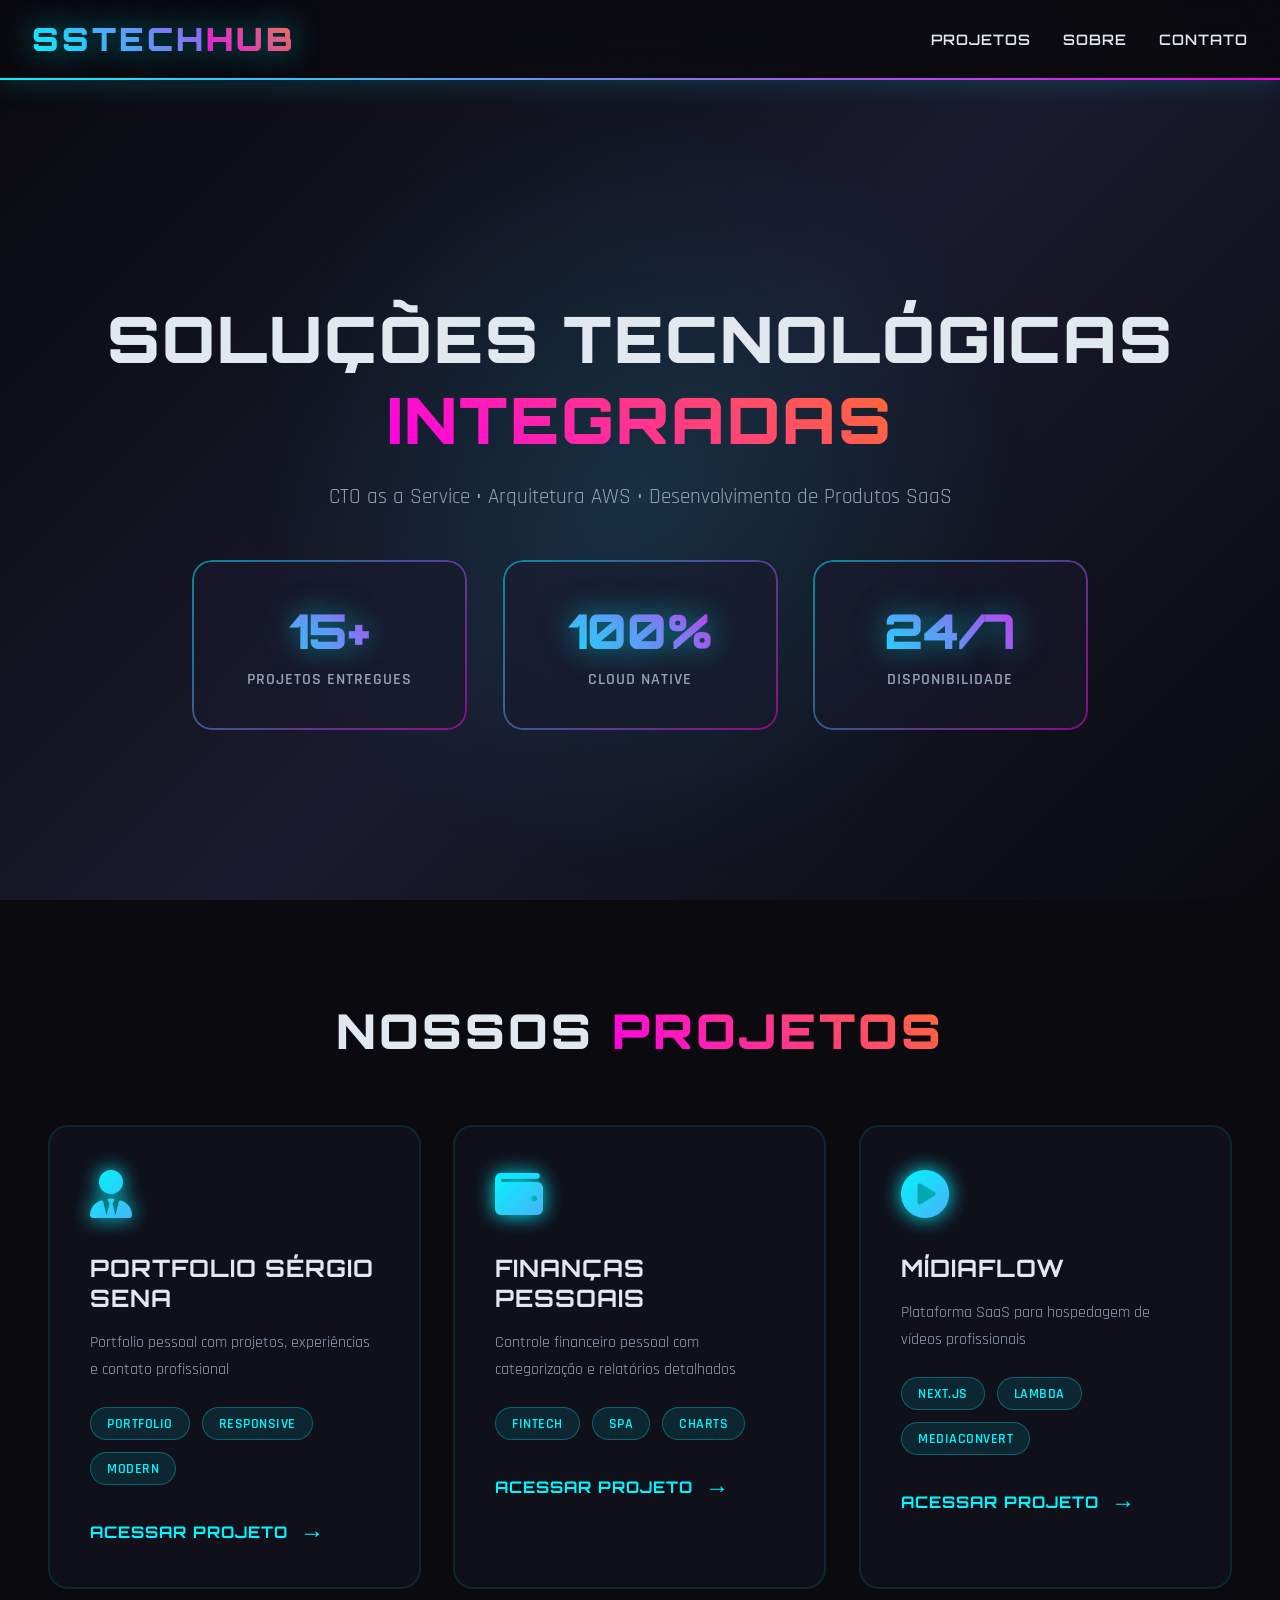
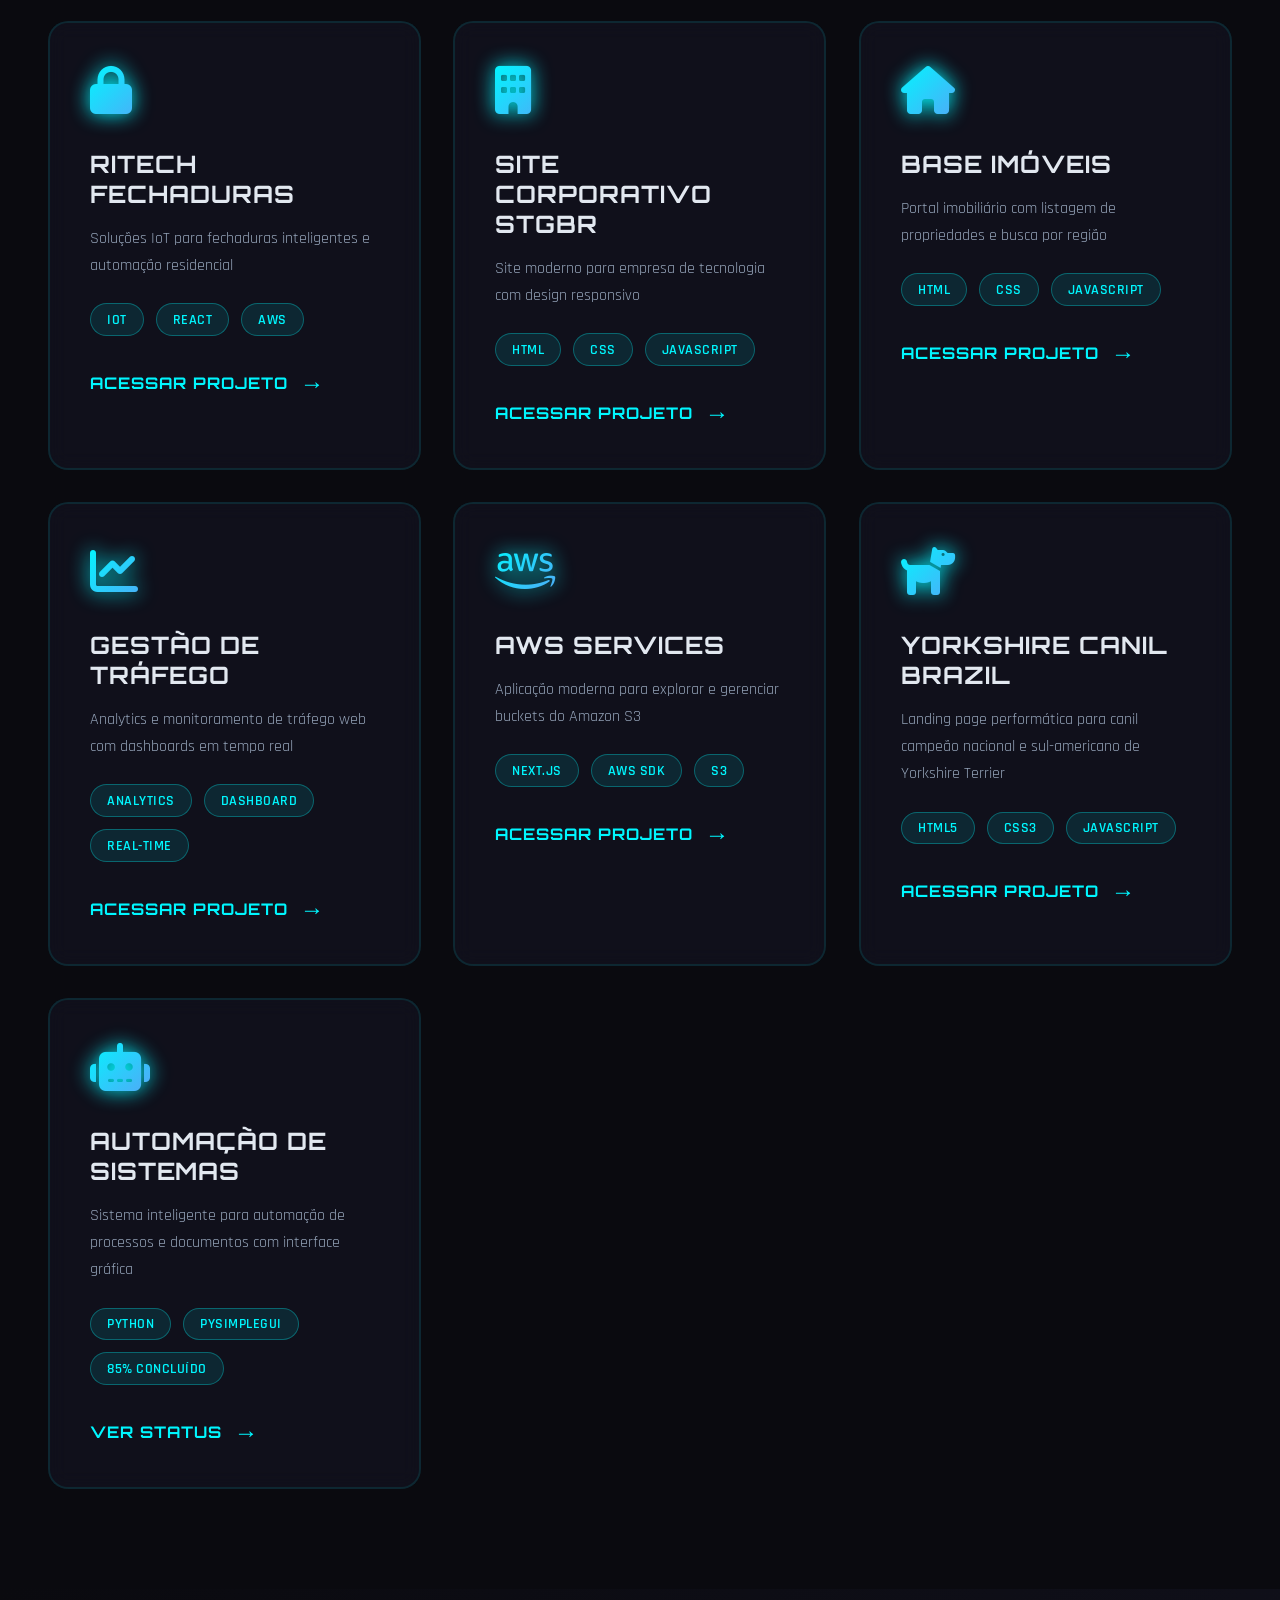
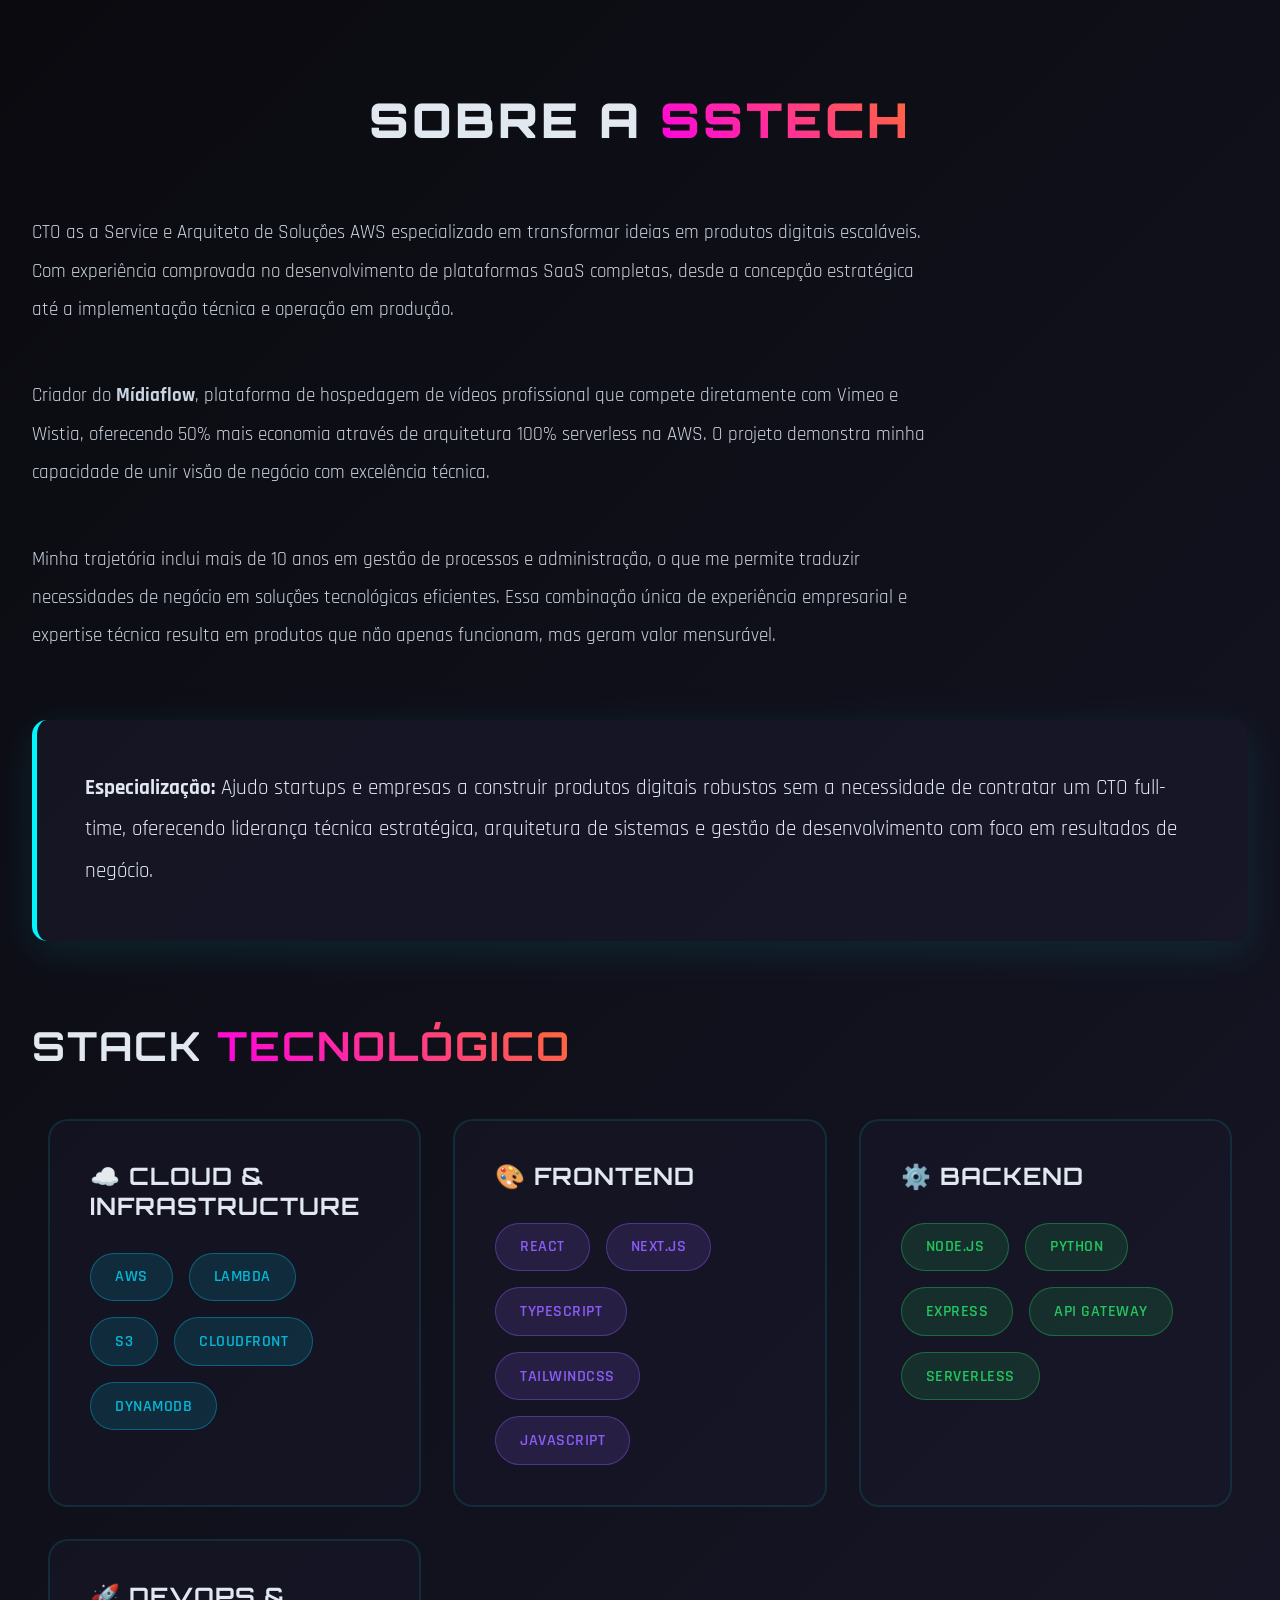
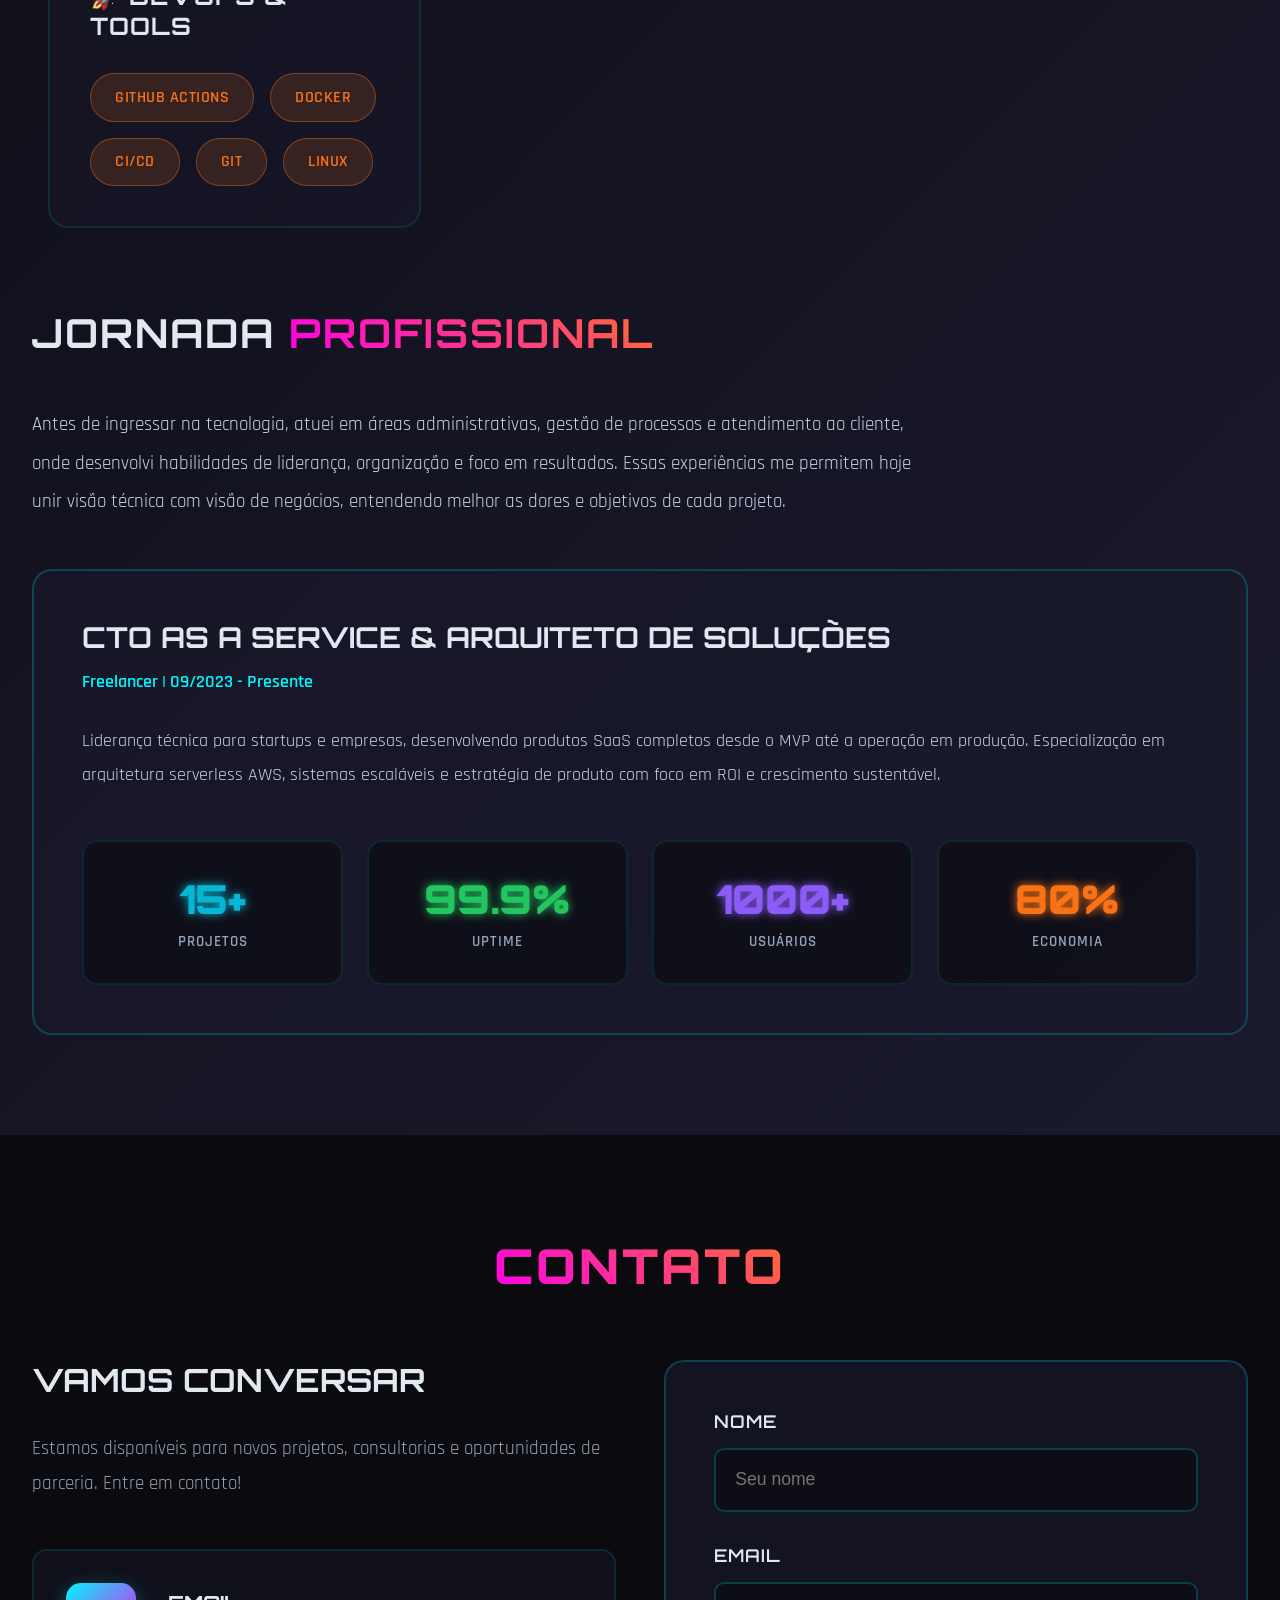
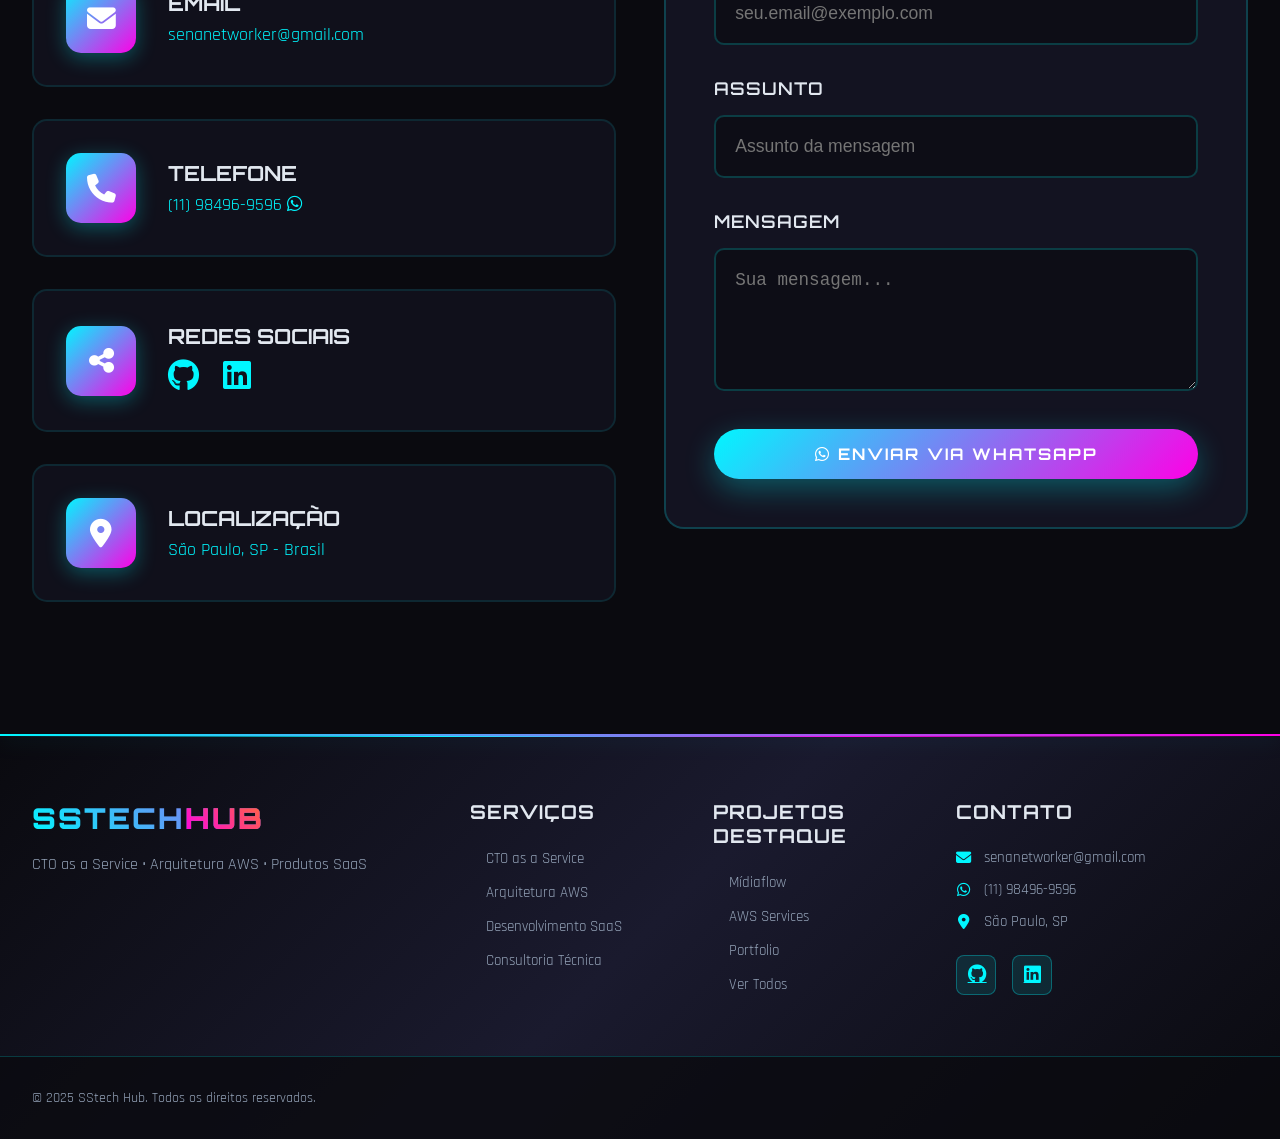
==== commit 2eb5381c: "feat: add Yorkshire Canil Brazil project card" ====
--- a/index.html
+++ b/index.html
@@ -117,7 +117,7 @@
               <span class="tech-tag">Charts</span>
             </div>
             <a
-              href="http://financaspessoais.sstechnologies-cloud.com/"
+              href="https://smartfinance.sstechnologies-cloud.com/"
               target="_blank"
               rel="noopener noreferrer"
               class="project-link"
@@ -251,6 +251,28 @@
             </div>
             <a
               href="https://aws-services.sstechnologies-cloud.com"
+              target="_blank"
+              rel="noopener noreferrer"
+              class="project-link"
+            >
+              Acessar Projeto <span class="arrow">→</span>
+            </a>
+          </div>
+
+          <!-- Yorkshire Canil Brazil -->
+          <div class="project-card" data-project="yorkshire">
+            <div class="project-icon"><i class="fas fa-dog"></i></div>
+            <h4 class="project-title">Yorkshire Canil Brazil</h4>
+            <p class="project-description">
+              Landing page performática para canil campeão nacional e sul-americano de Yorkshire Terrier
+            </p>
+            <div class="project-tech">
+              <span class="tech-tag">HTML5</span>
+              <span class="tech-tag">CSS3</span>
+              <span class="tech-tag">JavaScript</span>
+            </div>
+            <a
+              href="https://sergio-sena.github.io/Yorkshire-canil-brazil/"
               target="_blank"
               rel="noopener noreferrer"
               class="project-link"
